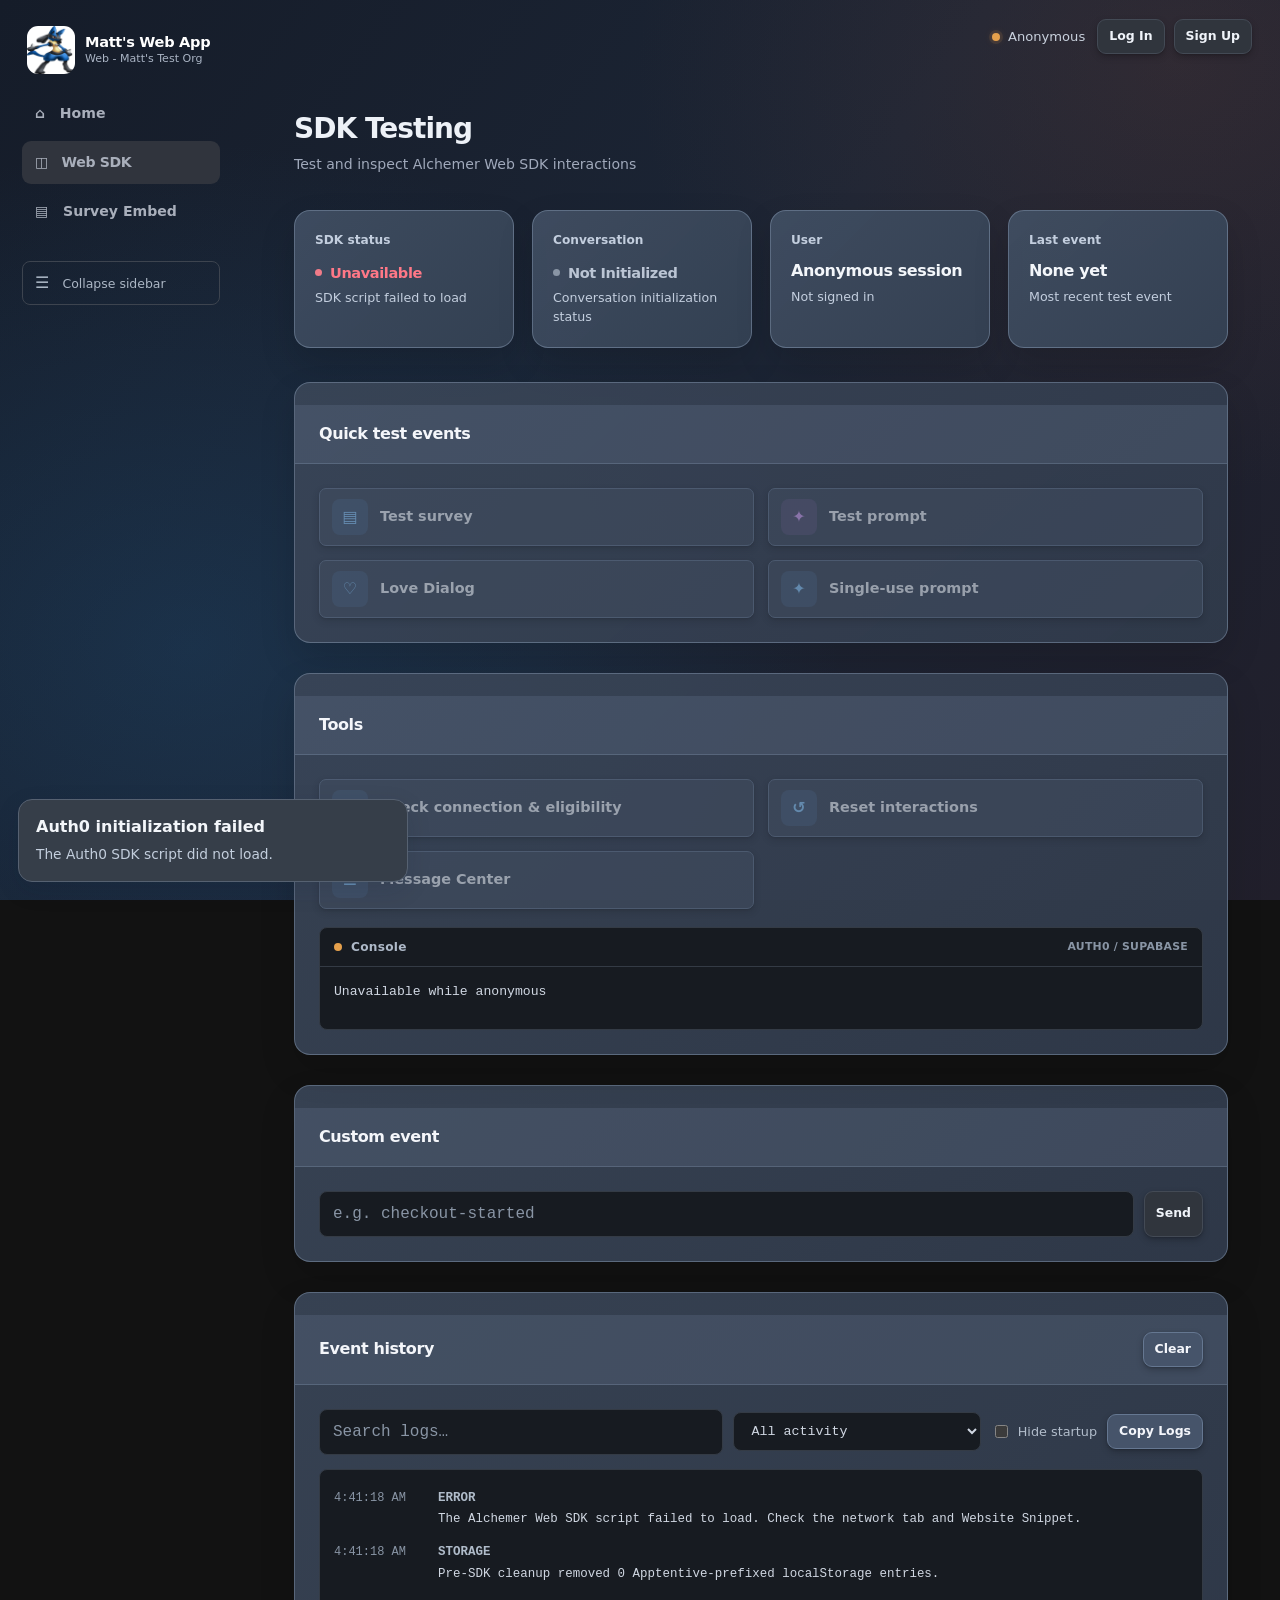
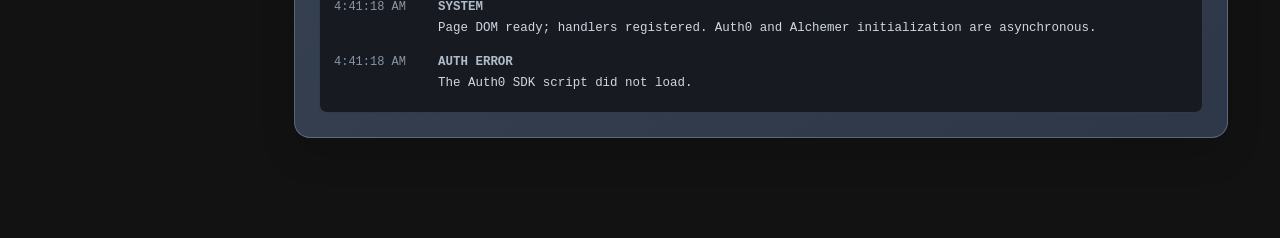
==== sdk-testing.html @ 02727160 "Refresh finalized brighter dashboard theme cache on sdk-testing.html" ====
<!DOCTYPE html>
<html lang="en" data-theme="dark">
<head>
  <meta charset="UTF-8">
  <meta name="viewport" content="width=device-width, initial-scale=1.0">
  <meta name="theme-color" content="#20242d">
  <title>SDK Testing — Matt's Web App</title>
    <link rel="icon" href="./logo.ico" sizes="any">
  <link rel="stylesheet" href="./site-base.css?v=20261113-dark">
  <link rel="stylesheet" href="./shared-theme.css?v=20261116-brighter2">

  <script>
    // Testing mode: discard only recognizable Apptentive localStorage entries
    // before loading the SDK. Never clear Auth0 or unrelated site storage.
    (function resetApptentiveTestStorage() {
      try {
        const keys = [];
        for (let i = 0; i < localStorage.length; i++) {
          const key = localStorage.key(i);
          if (key && /^apptentive/i.test(key)) keys.push(key);
        }
        keys.forEach(key => localStorage.removeItem(key));
        window.__apptentiveResetCount = keys.length;
      } catch (error) {
        window.__apptentiveResetError = String(error);
      }
    })();
  </script>
  <script>
    (function initApptentiveSDK() {
      var ApptentiveSDK = window.ApptentiveSDK = window.ApptentiveSDK || [];
      if (!ApptentiveSDK.version) {
        if (!ApptentiveSDK.loaded) {
          ApptentiveSDK.loaded = true;
          ApptentiveSDK.methods = ["buildDevice", "createConversation", "createMessage", "engage", "getSegments", "identifyPerson", "setOption", "setPageName", "showInteraction", "showMessageCenter", "updatePerson"];
          ApptentiveSDK.factory = function factory(t) {
            return function f() {
              var args = Array.prototype.slice.call(arguments);
              args.unshift(t);
              ApptentiveSDK.push(args);
              return ApptentiveSDK;
            };
          };
          for (var i = 0; i < ApptentiveSDK.methods.length; i++) {
            var method = ApptentiveSDK.methods[i];
            ApptentiveSDK[method] = ApptentiveSDK.factory(method);
          }
          ApptentiveSDK.LOADER_VERSION = "1.0.0";
        }
      }
    })();
  </script>
  <script async src="https://sdk.apptentive.com/v1/apps/6ad8ec2802189d006e088a34/websdk" onload="window.__apptentiveScriptLoaded = true; window.dispatchEvent(new Event('apptentive-sdk-script-loaded'))" onerror="window.__apptentiveScriptFailed = true; window.dispatchEvent(new Event('apptentive-sdk-script-failed'))"></script>
  <script src="https://cdn.auth0.com/js/auth0-spa-js/2.18/auth0-spa-js.production.js"></script>
</head>

<body>
  <header class="site-header">
    <div class="header-inner">
      <a class="sidebar-brand" href="index.html">
        <img src="./Lucario-Icon.png" alt="" width="48" height="48">
        <span><strong>Matt's Web App</strong><small>Web - Matt's Test Org</small></span>
      </a>
      <nav class="brand" aria-label="Main navigation">
        <a class="top-link" href="index.html">⌂ &nbsp; Home</a>
        <a class="brand-name top-link active-link" href="sdk-testing.html" aria-current="page">◫ &nbsp; Web SDK</a>
        <a class="top-link" href="survey-embed.html">▤ &nbsp; Survey Embed</a>
      </nav>
      <button class="sidebar-toggle" id="sidebarToggle" type="button" aria-label="Collapse sidebar" aria-expanded="true" title="Toggle sidebar">☰ <span class="sidebar-toggle-text">Collapse sidebar</span></button>
    </div>
  </header>

  <div class="global-auth" aria-label="Account actions">
    
    <span class="anonymous-pill" id="authStatus"><span class="dot"></span><span id="authStatusText">Anonymous</span></span>
    <button class="button button-secondary button-small" id="loginButton" type="button">Log In</button>
    <button class="button button-secondary button-small" id="signupButton" type="button">Sign Up</button>
    <button class="button button-secondary button-small" id="logoutButton" type="button" hidden>Log Out</button>
  </div>
  <main class="page testing-page">

    <section class="dashboard-heading page-heading">
      <div><h1>SDK Testing</h1><p>Test and inspect Alchemer Web SDK interactions</p></div>
      
    </section>

    <section class="status-grid" aria-label="SDK status">
      <article class="status-card">
        <div class="status-top"><span class="status-label">SDK status</span><span class="status-icon">⌁</span></div>
        <div class="status-value"><span id="sdkStatus" class="status-text tone-warn">Loading</span></div>
        <div class="status-detail" id="sdkDetail">Waiting for SDK initialization</div>
      </article>
      <article class="status-card">
        <div class="status-top"><span class="status-label">Conversation</span><span class="status-icon">◉</span></div>
        <div class="status-value"><span id="conversationStatus" class="status-text tone-neutral">Not Initialized</span></div>
        <div class="status-detail">Conversation initialization status</div>
      </article>
      <article class="status-card">
        <div class="status-top"><span class="status-label">User</span><span class="status-icon">◎</span></div>
        <div class="status-value profile-value" id="authProfileValue">Anonymous session</div>
        <div class="status-detail" id="authProfileDetail">Not signed in</div>
      </article>
      <article class="status-card">
        <div class="status-top"><span class="status-label">Last event</span><span class="status-icon">↗</span></div>
        <div class="status-value" id="lastEvent">None yet</div>
        <div class="status-detail">Most recent test event</div>
      </article>
    </section>

    <div class="main-grid">
      <div class="stack">
        <section class="panel">
          <div class="panel-heading">
            <div>
              <h2>Quick test events</h2>
              
            </div>
            
          </div>
          <div class="event-buttons">
            <button class="event-button sdk-action" type="button" data-event="test-survey">
              <span class="event-symbol">▤</span><span><span class="event-title">Test survey</span></span>
            </button>
            <button class="event-button sdk-action" type="button" data-event="test-prompt">
              <span class="event-symbol">✦</span><span><span class="event-title">Test prompt</span></span>
            </button>
            <button class="event-button sdk-action" type="button" data-event="test-love-dialog" data-love="true">
              <span class="event-symbol">♡</span><span><span class="event-title">Love Dialog</span></span>
            </button>

                  <button class="event-button sdk-action" type="button" data-event="single-use-prompt">
          <span class="event-symbol">✦</span><span><span class="event-title">Single-use prompt</span></span>
        </button>
          </div>
</section>

        <section class="panel">
          <div class="panel-heading">
            <div>
              <h2>Tools</h2>
              
            </div>
            
          </div>
          <div class="event-buttons">
            <button class="event-button" type="button" id="testSupabaseButton" disabled>
              <span class="event-symbol">✓</span><span><span class="event-title">Check connection &amp; eligibility</span></span>
            </button>
            <button class="event-button reset-button" type="button" id="resetInteractionsButton" disabled>
              <span class="event-symbol">↺</span><span><span class="event-title">Reset interactions</span></span>
            </button>
            <button class="event-button" type="button" id="messageCenterButton">
              <span class="event-symbol">☰</span><span><span class="event-title">Message Center</span></span>
            </button>
          </div>
          <div class="tool-console anonymous" aria-label="Tools console">
            <div class="tool-console-heading"><span class="tool-console-dot"></span>Console <span class="tool-console-label">AUTH0 / SUPABASE</span></div>
            <div id="supabaseTestResult" class="tool-console-output" role="status" aria-live="polite">Unavailable while anonymous</div>
          </div>
        </section>


      </div>

    </div>

        <section class="panel">
          <div class="panel-heading">
            <div>
              <h2>Custom event</h2>
              
            </div>
            
          </div>
          <form class="custom-event" id="customEventForm">
            <input class="text-input" id="customEvent" type="text" maxlength="120" placeholder="e.g. checkout-started" aria-label="Custom event name" required>
            <button class="button button-secondary button-small" type="submit">Send</button>
          </form>

          
        </section>

    <section class="panel history-panel">
      <div class="panel-heading">
        <div>
          <h2>Event history</h2>
          
        </div>
        <button class="button button-secondary" type="button" id="clearHistoryButton">Clear</button>
      </div>
      <div class="history-controls">
        <input id="historySearch" class="text-input" type="search" placeholder="Search logs…" aria-label="Search event history">
        <select id="historyFilter" class="text-input" aria-label="Filter log category">
          <option value="all">All activity</option>
          <option value="sdk">Alchemer / SDK</option>
          <option value="auth">Auth0</option>
          <option value="supabase">Supabase</option>
          <option value="errors">Errors only</option>
        </select>
        <label class="history-check"><input id="hideStartup" type="checkbox"> Hide startup</label>
        <button class="button button-secondary" id="copyHistoryButton" type="button">Copy Logs</button>
      </div>
      <div id="eventHistory" class="event-list" aria-live="polite">
        <div class="empty-state">Waiting for SDK activity…</div>
      </div>
    </section>
  </main>

  <div class="toast" id="toast" role="status" aria-live="polite"><strong id="toastTitle">Notice</strong><span id="toastMessage"></span></div>

  <script>
    const state = {
      sdkReady: false,
      conversationRequested: false,
      toastTimer: null,
      auth0Client: null,
      authUser: null,
      authReady: false,
      personIdentified: false,
      conversationStarting: false,
      authFailed: false,
      interactionTestBusy: false,
      seenPromptCheckedFor: null,
      seenPromptCheckPending: false,
      singleUseClaimPending: false,
      conversationId: null,
      requestedPerson: null,
      logEntries: []
    };

    const $ = (id) => document.getElementById(id);

    function setStatus(id, text, tone) {
      const element = $(id);
      element.textContent = text;
      element.className = "status-text " + tone;
      element.dataset.tone = tone;
    }

    function addHistory(type, message) {
      const now = new Date();
      state.logEntries.unshift({ time: now.toLocaleTimeString(), type: String(type), message: String(message) });
      if (state.logEntries.length > 500) state.logEntries.pop();
      const history = $("eventHistory");
      const empty = history.querySelector(".empty-state");
      if (empty) empty.remove();

      const entry = document.createElement("div");
      entry.className = "event-entry";

      const time = document.createElement("div");
      time.className = "event-time";
      time.textContent = new Date().toLocaleTimeString();

      const body = document.createElement("div");
      const label = document.createElement("span");
      label.className = "event-type";
      label.textContent = type;

      const description = document.createElement("div");
      description.className = "event-message";
      description.textContent = message;

      body.append(label, description);
      entry.append(time, body);
      history.prepend(entry);
      applyHistoryFilters();
    }


    function applyHistoryFilters() {
      const search = ($("historySearch")?.value || "").trim().toLowerCase();
      const filter = $("historyFilter")?.value || "all";
      const hideStartup = $("hideStartup")?.checked || false;
      const entries = $("eventHistory").querySelectorAll(".event-entry");
      entries.forEach(entry => {
        const type = entry.querySelector(".event-type")?.textContent || "";
        const message = entry.querySelector(".event-message")?.textContent || "";
        const t = type.toLowerCase();
        const category = filter === "all" ||
          (filter === "sdk" && /sdk|conversation|event|survey|interaction|message center|custom data|love dialog/.test(t)) ||
          (filter === "auth" && /auth/.test(t)) ||
          (filter === "supabase" && /supabase/.test(t)) ||
          (filter === "errors" && /error|fail|warning/.test(t));
        const startup = hideStartup && /system|storage|sdk event|auth|conversation|custom data/.test(t) && !/error|warning/.test(t);
        entry.hidden = !category || startup || !(type + " " + message).toLowerCase().includes(search);
      });
    }
    async function copyText(value, description) {
      try { await navigator.clipboard.writeText(value); addHistory("TOOLS", description + " copied to clipboard."); }
      catch (error) { addHistory("ERROR", "Clipboard write failed: " + (error?.message || error)); }
    }
    function clearEventHistory() {
      state.logEntries = [];
      $("eventHistory").replaceChildren();
      const empty = document.createElement("div");
      empty.className = "empty-state";
      empty.textContent = "History cleared. New activity will appear here.";
      $("eventHistory").append(empty);
    }

    function showToast(title, message) {
      $("toastTitle").textContent = title;
      $("toastMessage").textContent = message;
      $("toast").classList.add("visible");
      clearTimeout(state.toastTimer);
      state.toastTimer = setTimeout(() => $("toast").classList.remove("visible"), 4200);
    }

    function enableSdkControls() {
      document.querySelectorAll(".sdk-action, #messageCenterButton, #customEventForm button").forEach(button => {
        button.disabled = false;
      });
    }

    function disableSdkControls() {
      document.querySelectorAll(".sdk-action, #messageCenterButton, #customEventForm button").forEach(button => {
        button.disabled = true;
      });
    }

    function updateAuthProfile(user) {
      $("authProfileValue").textContent = user ? (user.email || user.name || user.sub || "Authenticated user") : "Anonymous session";
      $("authProfileDetail").textContent = user ? (user.name && user.email && user.name !== user.email ? user.name : "Signed in with Auth0") : "Not signed in";
    }

    function setSdkLoaded() {
      if (state.sdkReady) return;

      const sdk = window.ApptentiveSDK;
      if (!sdk || typeof sdk.createConversation !== "function") {
        setStatus("sdkStatus", "Unavailable", "tone-bad");
        $("sdkDetail").textContent = "SDK script loaded, but its API was not found";
        addHistory("ERROR", "The SDK script loaded but createConversation() was unavailable.");
        showToast("SDK unavailable", "Check the Website Snippet in Alchemer Settings → API & Development.");
        return;
      }

      state.sdkReady = true;
      setStatus("sdkStatus", "Loaded", "tone-good");
      $("sdkDetail").textContent = "SDK script loaded";
      addHistory("SDK", "Alchemer SDK loader completed; createConversation API available.");

      try {
        sdk.setOption("debug", true);
      } catch (error) {
        addHistory("WARNING", "Could not enable SDK debug logging: " + (error.message || error));
      }

      startAlchemerConversation();
    }

    function startAlchemerConversation() {
      if (!state.sdkReady || !state.authReady || state.conversationStarting || state.conversationRequested) return;

      const sdk = window.ApptentiveSDK;
      // Wait for Auth0 to resolve so a fresh conversation has the right identity.
      const user = state.authUser;
      state.conversationId = null;
      state.requestedPerson = null;
      state.conversationStarting = true;
      setStatus("conversationStatus", "Initializing", "tone-neutral");

      const finish = (data) => {
        state.conversationStarting = false;
        state.conversationRequested = true;
        setStatus("conversationStatus", "Initialized", "tone-good");
        $("sdkDetail").textContent = "SDK loaded; conversation initialized";
        enableSdkControls();
        addHistory("CONVERSATION", user ? "createConversation success callback received for authenticated user." : "createConversation success callback received for anonymous session.");

        if (user) addHistory("CUSTOM DATA", "Auth0 person fields were included in the createConversation request.");

        if (data && typeof data === "object") {
          const conversationId = data.conversation_id || data.conversationId || data.id;
          if (conversationId) { state.conversationId = String(conversationId); addHistory("CONVERSATION", "Alchemer returned conversation ID: " + String(conversationId)); }
        }
        syncSeenSingleUsePrompt();
      };

      const fail = (error) => {
        state.conversationStarting = false;
        state.conversationRequested = false;
        setStatus("conversationStatus", "Not Initialized", "tone-bad");
        addHistory("ERROR", "Conversation initialization failed: " + ((error && error.message) || error || "Unknown SDK error"));
        showToast("Conversation initialization failed", (error && error.message) || "The SDK could not initialize a conversation.");
        console.error(error);
      };

      try {
        const options = { success: finish, failure: fail };
        if (user && user.sub) {
          const email = (user.email || "").trim().toLowerCase();
          const name = (user.name || user.nickname || "").trim();
          options.person = {
            custom_data: {
              auth_provider: "auth0",
              customer_id: user.sub,
              auth0_user_id: user.sub,
              authenticated: true
            }
          };
          if (email) options.person.email = email;
          if (name) options.person.name = name;
        }
        addHistory("CONVERSATION", user ? "Calling createConversation with Auth0 person fields." : "Calling createConversation without authenticated person fields.");
        state.requestedPerson = options.person || null;
        sdk.createConversation(options);
      } catch (error) {
        fail(error);
      }
    }

    function updateAuthUI(user) {
      if (state.authUser?.sub !== user?.sub) state.seenPromptCheckedFor = null;
      state.authUser = user || null;
      if (!state.interactionTestBusy) {
        const result = $("supabaseTestResult");
        result.dataset.tone = "";
        result.textContent = user
          ? "Signed in"
          : "Unavailable while anonymous";
      }
      $("authStatus").classList.toggle("authenticated", Boolean(user));
      $("supabaseTestResult").closest(".tool-console").classList.toggle("anonymous", !user);
      $("authStatusText").textContent = user ? (user.email || user.name || user.sub || "Signed in") : "Anonymous";
      updateAuthProfile(user);
      ["testSupabaseButton", "resetInteractionsButton"].forEach(id => $(id).disabled = !user || state.interactionTestBusy);
      $("loginButton").hidden = Boolean(user);
      $("signupButton").hidden = Boolean(user);
      $("logoutButton").hidden = !user;
      if (user) {
        addHistory("AUTH", "Auth0 SDK reports authenticated user: " + (user.email || user.name || user.sub));
      } else {
        addHistory("AUTH", "Auth0 SDK reports no authenticated user.");
      }
      if (state.authReady && user && state.conversationRequested && !state.personIdentified) identifyAlchemerUser(user);
      startAlchemerConversation();
      syncSeenSingleUsePrompt();
    }

    function identifyAlchemerUser(user) {
      if (!user || state.personIdentified) return;

      const email = (user.email || "").trim().toLowerCase();
      const name = (user.name || user.nickname || "").trim();
      const person = {
        custom_data: {
          customer_id: user.sub,
              auth0_user_id: user.sub,
          auth_provider: "auth0",
          authenticated: true
        }
      };

      if (email) person.email = email;
      if (name) {
        person.name = name;
        person.custom_data.name = name;
      }

      try {
        window.ApptentiveSDK.identifyPerson(person);
        state.personIdentified = true;
        addHistory("ALCHEMER IDENTITY", "Called identifyPerson with Auth0 person fields; SDK acceptance not independently confirmed.");
        showToast("Alchemer identity updated", "The signed-in user's email and name were sent to Alchemer.");
      } catch (error) {
        addHistory("ERROR", "Could not identify the Auth0 user in Alchemer: " + (error.message || error));
        console.error(error);
      }
    }

    async function syncSeenSingleUsePrompt() {
      const user = state.authUser;
      if (!state.sdkReady || !state.conversationRequested || !user?.sub || !state.auth0Client) return;
      if (state.seenPromptCheckedFor === user.sub || state.seenPromptCheckPending) return;
      state.seenPromptCheckPending = true;
      const userId = user.sub;
      try {
        const token = await state.auth0Client.getTokenSilently({
          authorizationParams: { audience: "https://alchemer-interaction-api" }
        });
        const response = await fetch("https://oaokqzaietaaxjreobqb.supabase.co/functions/v1/Interaction-Tracking", {
          method: "POST",
          headers: { Authorization: "Bearer " + token, "Content-Type": "application/json" },
          body: JSON.stringify({ action: "check", interaction_id: "single-use-prompt" })
        });
        if (!response.ok) throw new Error("Eligibility check returned HTTP " + response.status);
        const data = await response.json();
        if (state.authUser?.sub !== userId || !state.conversationRequested) return;
        if (typeof data.eligible !== "boolean") throw new Error("Unexpected eligibility response.");
        state.seenPromptCheckedFor = userId;
        if (data.eligible === true) {
          window.ApptentiveSDK.engage("single-use-prompt-enroll");
          addHistory("SUPABASE", "Eligibility check returned eligible=true; called engage(single-use-prompt-enroll). SDK processing not confirmed.");
        } else {
          addHistory("SUPABASE", "Eligibility check returned eligible=false; no enrollment event requested.");
        }
      } catch (error) {
        addHistory("SUPABASE ERROR", "Eligibility check or enrollment engage call failed: " + (error?.message || error));
        console.error("Automatic single-use eligibility check failed:", error);
      } finally {
        state.seenPromptCheckPending = false;
      }
    }

    async function runInteractionTest(action) {
      const result = $("supabaseTestResult");
      if (!state.authReady || !state.authUser || !state.auth0Client) {
        result.dataset.tone = "error";
        result.textContent = "Unavailable while anonymous";
        return;
      }
      if (state.interactionTestBusy) return;
      if (action === "reset" && !window.confirm("Delete ALL Supabase interaction history for your signed-in Auth0 account? This cannot be undone.")) return;
      state.interactionTestBusy = true;
      const buttons = ["testSupabaseButton", "resetInteractionsButton"];
      buttons.forEach(id => $(id).disabled = true);
      result.dataset.tone = "";
      result.textContent = action === "reset" ? "Resetting interaction history..." : "Checking Auth0 / Supabase and interaction eligibility...";
      try {
        const userId = state.authUser.sub;
        const token = await state.auth0Client.getTokenSilently({
          authorizationParams: { audience: "https://alchemer-interaction-api" }
        });
        if (state.authUser?.sub !== userId) throw new Error("Signed-in account changed during the request.");
        const response = await fetch("https://oaokqzaietaaxjreobqb.supabase.co/functions/v1/Interaction-Tracking", {
          method: "POST",
          headers: { Authorization: "Bearer " + token, "Content-Type": "application/json" },
          body: JSON.stringify({ action: action === "reset" ? "reset" : "list", interaction_id: "single-use-prompt" })
        });
        const raw = await response.text();
        let data;
        try { data = JSON.parse(raw); } catch { data = { message: raw.slice(0, 250) }; }
        if (state.authUser?.sub !== userId) throw new Error("Signed-in account changed during the request.");
        if (!response.ok) throw new Error("HTTP " + response.status + ": " + JSON.stringify(data));
        if (action === "reset") {
          if (data.reset !== true) throw new Error("Unexpected reset response.");
          result.textContent = "✓ Interactions reset successfully.\nAll Supabase interaction records for your account have been cleared. Refresh to re-enroll.";
        } else {
          if (!Array.isArray(data.interactions)) throw new Error("Unexpected interaction list response.");
          const rows = data.interactions;
          const lines = rows.map(item => {
            if (typeof item.interaction_id !== "string" || typeof item.eligible !== "boolean") throw new Error("Invalid interaction entry.");
            return (item.eligible ? "✓ ELIGIBLE   " : "✕ INELIGIBLE ") + item.interaction_id +
              (item.eligible ? "" : " (" + (item.status || "claimed") + ")");
          });
          result.textContent = "✓ Auth0 / Supabase connected\nAPI authentication: successful\nInteraction eligibility — " + rows.length + " known\n" +
            (lines.length ? lines.join("\n") : "No known interactions returned.");
        }
        result.dataset.tone = "success";
        addHistory("SUPABASE", action === "reset" ? "Supabase confirmed account interaction reset." : "Authenticated Supabase list request succeeded; eligibility list loaded.");
      } catch (error) {
        const message = error?.message || String(error);
        result.dataset.tone = "error";
        result.textContent = "✕ " + (action === "reset" ? "Reset failed" : "Connection / eligibility check failed") + "\n" + message;
        addHistory("SUPABASE ERROR", action + ": " + message);
        console.error("Supabase tool failed:", error);
      } finally {
        state.interactionTestBusy = false;
        buttons.forEach(id => $(id).disabled = !state.authUser);
      }
    }

    async function initializeAuth0() {
      try {
        if (!window.auth0 || typeof window.auth0.createAuth0Client !== "function") {
          throw new Error("The Auth0 SDK script did not load.");
        }
        state.auth0Client = await window.auth0.createAuth0Client({
          domain: "dev-q1lngtdo3cgl4m8c.us.auth0.com",
          clientId: "ZtCJT5jQo3Wegk1GJsSnjG6oA4K2kqm1",
          authorizationParams: { redirect_uri: window.location.origin, audience: "https://alchemer-interaction-api" },
          cacheLocation: "localstorage",
          useRefreshTokens: false
        });

        if (window.location.search.includes("error=")) {
          const params = new URLSearchParams(window.location.search);
          const message = "Auth0 error: " + (params.get("error_description") || params.get("error"));
          addHistory("AUTH ERROR", message);
          showToast("Authentication failed", message);
          history.replaceState({}, document.title, window.location.pathname + window.location.hash);
        } else if (window.location.search.includes("code=") && window.location.search.includes("state=")) {
          await state.auth0Client.handleRedirectCallback();
          history.replaceState({}, document.title, window.location.pathname + window.location.hash);
        }

        const isAuthenticated = await state.auth0Client.isAuthenticated();
        state.authReady = true;
        addHistory("AUTH", "Auth0 SDK initialized; authentication state resolved.");
        updateAuthUI(isAuthenticated ? await state.auth0Client.getUser() : null);
        startAlchemerConversation();
      } catch (error) {
        state.authReady = true;
        state.authUser = null;
        startAlchemerConversation();
        addHistory("AUTH ERROR", error.message || String(error));
        showToast("Auth0 initialization failed", error.message || "Check the browser console.");
        console.error(error);
      }
    }

    async function loginWithAuth0(signup) {
      if (!state.auth0Client) {
        showToast("Auth0 is loading", "Wait a moment and try again.");
        return;
      }
      try {
        const options = { authorizationParams: { audience: "https://alchemer-interaction-api" } };
        if (signup) options.authorizationParams.screen_hint = "signup";
        await state.auth0Client.loginWithRedirect(options);
      } catch (error) {
        addHistory("AUTH ERROR", "Could not start login: " + (error.message || error));
        showToast("Login failed", error.message || "Could not start Auth0 login.");
      }
    }

    async function logoutFromAuth0() {
      if (!state.auth0Client) return;
      state.personIdentified = false;
      state.authUser = null;
      state.auth0Client.logout({ logoutParams: { returnTo: window.location.origin } });
    }

    async function claimSingleUsePromptFromButton() {
      const userId = state.authUser?.sub;
      if (!userId || !state.auth0Client) {
        addHistory("SUPABASE ERROR", "Sign in with Auth0 to claim single-use-prompt.");
        return;
      }
      try {
        const token = await state.auth0Client.getTokenSilently({
          authorizationParams: { audience: "https://alchemer-interaction-api" }
        });
        if (state.authUser?.sub !== userId) return;
        const response = await fetch("https://oaokqzaietaaxjreobqb.supabase.co/functions/v1/Interaction-Tracking", {
          method: "POST",
          headers: { Authorization: "Bearer " + token, "Content-Type": "application/json" },
          body: JSON.stringify({ action: "claim", interaction_id: "single-use-prompt" })
        });
        if (!response.ok) throw new Error("Claim returned HTTP " + response.status);
        const data = await response.json();
        if (state.authUser?.sub !== userId) return;
        if (typeof data.reserved !== "boolean") throw new Error("Unexpected claim response.");
        addHistory("SUPABASE", data.reserved ? "Supabase confirmed single-use-prompt claim from button." : "Supabase reports single-use-prompt was already claimed.");
      } catch (error) {
        addHistory("SUPABASE ERROR", "Could not claim single-use prompt: " + (error?.message || error));
        console.error("Single-use prompt button claim failed:", error);
      }
    }

    function sendEvent(eventName, isLoveDialog) {
      if (!state.sdkReady || !state.conversationRequested) {
        addHistory("ERROR", "Cannot send '" + eventName + "' before the anonymous conversation has been requested.");
        return;
      }

      const sdk = window.ApptentiveSDK;

      try {
        sdk.engage(eventName);
        if (eventName === "single-use-prompt") void claimSingleUsePromptFromButton();
        $("lastEvent").textContent = eventName;
        addHistory("EVENT", "Called engage('" + eventName + "'); delivery and display not confirmed");

      } catch (error) {
        addHistory("ERROR", "Could not send '" + eventName + "': " + (error.message || error));
        console.error(error);
      }
    }

    function openMessageCenter() {
      if (!state.sdkReady || !state.conversationRequested) {
        showToast("Conversation not ready", "Wait until the anonymous conversation has been requested.");
        return;
      }

      try {
        window.ApptentiveSDK.showMessageCenter();
        addHistory("MESSAGE CENTER", "Called ApptentiveSDK.showMessageCenter()");
        showToast("Message Center requested", "Whether it appears depends on SDK loading and account configuration.");
      } catch (error) {
        addHistory("ERROR", "Message Center failed: " + (error.message || error));
        showToast("Message Center failed", error.message || "Unknown SDK error");
        console.error(error);
      }
    }

    document.addEventListener("DOMContentLoaded", () => {
      disableSdkControls();

      document.querySelectorAll(".sdk-action").forEach(button => {
        button.addEventListener("click", () => sendEvent(button.dataset.event, button.dataset.love === "true"));
      });

      $("customEventForm").addEventListener("submit", event => {
        event.preventDefault();
        const input = $("customEvent");
        const eventName = input.value.trim();
        if (!eventName) return;
        sendEvent(eventName, false);
        input.value = "";
      });

      $("messageCenterButton").addEventListener("click", openMessageCenter);
      $("testSupabaseButton").addEventListener("click", () => runInteractionTest("check"));
      $("resetInteractionsButton").addEventListener("click", () => runInteractionTest("reset"));

      $("clearHistoryButton").addEventListener("click", clearEventHistory);
      $("copyHistoryButton").addEventListener("click", () => copyText(state.logEntries.map(e => e.time + " [" + e.type + "] " + e.message).join("\n"), "Event history"));
      ["historySearch", "historyFilter", "hideStartup"].forEach(id => $(id).addEventListener("input", applyHistoryFilters));
      $("sidebarToggle").addEventListener("click", () => {
        const collapsed = document.body.classList.toggle("sidebar-collapsed");
        $("sidebarToggle").setAttribute("aria-expanded", String(!collapsed));
        $("sidebarToggle").setAttribute("aria-label", collapsed ? "Expand sidebar" : "Collapse sidebar");
      });
      $("loginButton").addEventListener("click", () => loginWithAuth0(false));
      $("signupButton").addEventListener("click", () => loginWithAuth0(true));
      $("logoutButton").addEventListener("click", logoutFromAuth0);
      initializeAuth0();

      document.addEventListener("apptentive:init", () => {
        addHistory("SDK EVENT", "apptentive:init received");
      });

      document.addEventListener("apptentive:ready", () => {
        addHistory("SDK EVENT", "apptentive:ready received");
        updateAuthProfile(state.authUser);
      });

      document.addEventListener("apptentive:error", event => {
        const detail = event.detail;
        const message = detail && detail.message ? detail.message : "Apptentive reported an SDK error";
        addHistory("SDK ERROR", message);
      });

      document.addEventListener("apptentive:survey:error", event => {
        const detail = event.detail;
        const message = detail ? (detail.message || detail.error || JSON.stringify(detail)) : "No error details were provided.";
        console.error("Survey error:", detail);
        addHistory("SURVEY ERROR", String(message));
      });

      document.addEventListener("apptentive:survey:submit", event => {
        console.log("Survey submitted:", event.detail);
        addHistory("SURVEY SUBMITTED", "The survey submitted event was received.");
      });

      document.addEventListener("apptentive:render:interaction", async event => {
        const detail = event.detail;
        console.log("Alchemer rendered interaction detail:", detail);
        const interactionId = detail?.interaction_id || detail?.interactionId || detail?.interaction?.id || detail?.interaction?.interaction_id || detail?.id;
        addHistory("INTERACTION", "apptentive:render:interaction received" + (interactionId ? ": " + interactionId : " (ID not provided)"));
        if (interactionId !== "6adfd147cd1d2b006e43aab2") return;
        const userId = state.authUser?.sub;
        if (!userId || !state.auth0Client || state.singleUseClaimPending) return;
        state.singleUseClaimPending = true;
        try {
          const token = await state.auth0Client.getTokenSilently({
            authorizationParams: { audience: "https://alchemer-interaction-api" }
          });
          if (state.authUser?.sub !== userId) return;
          const response = await fetch("https://oaokqzaietaaxjreobqb.supabase.co/functions/v1/Interaction-Tracking", {
            method: "POST",
            headers: { Authorization: "Bearer " + token, "Content-Type": "application/json" },
            body: JSON.stringify({ action: "claim", interaction_id: "single-use-prompt" })
          });
          if (!response.ok) throw new Error("Claim returned HTTP " + response.status);
          const data = await response.json();
          if (state.authUser?.sub !== userId) return;
          if (data.reserved === true || data.reserved === false) {
            addHistory("SUPABASE", "Matching render event received; " + (data.reserved ? "claimed interaction." : "interaction already claimed."));
          } else {
            throw new Error("Unexpected claim response.");
          }
        } catch (error) {
          addHistory("SUPABASE ERROR", "Could not claim rendered single-use prompt: " + (error?.message || error));
          console.error("Automatic single-use prompt claim failed:", error);
        } finally {
          state.singleUseClaimPending = false;
        }
      });

      [
        "apptentive:love-dialog:launch",
        "apptentive:love-dialog:yes",
        "apptentive:love-dialog:no",
        "apptentive:love-dialog:close",
        "apptentive:love-dialog:dismiss",
        "apptentive:love-dialog:error",
        "apptentive:message-center:send"
      ].forEach(eventName => {
        document.addEventListener(eventName, () => {
          addHistory("SDK EVENT", eventName);
        });
      });

      addHistory("SYSTEM", "Page DOM ready; handlers registered. Auth0 and Alchemer initialization are asynchronous.");
      addHistory("STORAGE", "Pre-SDK cleanup removed " + (window.__apptentiveResetCount || 0) + " Apptentive-prefixed localStorage entries." + (window.__apptentiveResetError ? " Reset error: " + window.__apptentiveResetError : ""));
      if (window.__apptentiveScriptLoaded) {
        setSdkLoaded();
      } else if (window.__apptentiveScriptFailed) {
        setStatus("sdkStatus", "Unavailable", "tone-bad");
        $("sdkDetail").textContent = "SDK script failed to load";
        addHistory("ERROR", "The Alchemer Web SDK script failed to load.");
      } else {
        window.addEventListener("apptentive-sdk-script-loaded", setSdkLoaded, { once: true });
        window.addEventListener("apptentive-sdk-script-failed", () => {
          setStatus("sdkStatus", "Unavailable", "tone-bad");
          $("sdkDetail").textContent = "SDK script failed to load";
          addHistory("ERROR", "The Alchemer Web SDK script failed to load. Check the network tab and Website Snippet.");
        }, { once: true });
      }
    });
  </script>

  
</body>
</html>
---- site-base.css ----
/* Shared SDK/Home foundational styles. Extracted from duplicated inline CSS. */


    * { box-sizing: border-box; }

    body {
      margin: 0;
      background:
        radial-gradient(ellipse at 8% 0%, rgba(133, 211, 239, 0.32), transparent 34rem),
        radial-gradient(ellipse at 92% 8%, rgba(255, 183, 126, 0.25), transparent 30rem),
        var(--canvas);
      color: var(--ink);
      font-family: Inter, ui-sans-serif, system-ui, -apple-system, BlinkMacSystemFont, "Segoe UI", sans-serif;
      line-height: 1.5;
    }

    button, input { font: inherit; }
    button { cursor: pointer; }

    .site-header {
      position: relative;
      z-index: 10;
      background: transparent;
    }

    .header-inner, .page {
      width: min(1120px, calc(100% - 40px));
      margin: 0 auto;
    }

    .header-inner {
      min-height: 76px;
      padding-top: 10px;
      display: flex;
      align-items: center;
      justify-content: space-between;
      gap: 24px;
    }

    .brand {
      display: flex;
      align-items: center;
      gap: 12px;
      min-width: 0;
    }

    .brand-name { font-weight: 750; letter-spacing: -0.025em; font-size: 0.98rem; }


    .anonymous-pill {
      display: inline-flex;
      align-items: center;
      gap: 8px;
      padding: 8px 2px;
      border: 1px solid transparent;
      border-radius: 999px;
      color: #45516a;
      background: transparent;
      font-size: 0.86rem;
      white-space: nowrap;
    }

    .dot { width: 7px; height: 7px; border-radius: 50%; background: #8b95a8; }
    .button {
      display: inline-flex;
      align-items: center;
      justify-content: center;
      gap: 8px;
      min-height: 42px;
      padding: 10px 15px;
      border: 1px solid transparent;
      border-radius: 12px;
      font-weight: 650;
      transition: transform 140ms ease, background 140ms ease, border-color 140ms ease;
    }

    .button:hover { transform: translateY(-1px); }
    .button:focus-visible, input:focus-visible {
      outline: 3px solid rgba(75, 167, 201, 0.28);
      outline-offset: 2px;
    }

    .button-small { min-height: 34px; padding: 6px 11px; font-size: 0.82rem; border-radius: 8px; }
    .top-link { color: #465166; text-decoration: none; font-size: 0.9rem; font-weight: 650; }
    .top-link:hover { color: #20242b; text-decoration: underline; text-underline-offset: 4px; }

    .button-secondary { color: #39445c; background: #fff; border-color: var(--line); }
    .button-secondary:hover { background: #f8f9fc; border-color: #cbd3e2; }



    .page { padding: 42px 0 60px; }





    h1, h2, h3, p { margin-top: 0; }
    h1 {
      margin-bottom: 10px;
      font-size: clamp(2rem, 4vw, 2.75rem);
      line-height: 1.1;
      letter-spacing: -0.055em;
    }



    .status-grid {
      display: grid;
      grid-template-columns: repeat(4, minmax(0, 1fr));
      gap: 16px;
      margin-bottom: 24px;
    }

    .status-card, .panel {
      background: var(--surface);
      border: 1px solid var(--line);
      border-radius: 18px;
      box-shadow: var(--shadow);
    }

    .status-card { padding: 19px; min-width: 0; }
    .status-top { display: flex; align-items: center; justify-content: space-between; gap: 12px; margin-bottom: 14px; }
    .status-label { color: var(--muted); font-size: 0.85rem; font-weight: 600; }
    .status-icon {
      display: grid;
      place-items: center;
      width: 34px;
      height: 34px;
      border-radius: 11px;
      color: #347f9d;
      background: var(--sky);
      font-size: 1rem;
      font-weight: 800;
    }
    .status-value { font-size: 1.1rem; font-weight: 750; letter-spacing: -0.025em; overflow-wrap: anywhere; }
    .status-detail { margin-top: 5px; color: var(--muted); font-size: 0.79rem; }
    .status-text { display: inline-flex; align-items: center; gap: 7px; }
    .status-text::before { content: ""; width: 7px; height: 7px; border-radius: 50%; background: currentColor; }
    .tone-neutral { color: #68758d; }
    .tone-good { color: var(--green); }
    .tone-warn { color: var(--amber); }
    .tone-bad { color: var(--red); }

    .main-grid { display: grid; grid-template-columns: minmax(0, 1fr); gap: 20px; align-items: start; }
    .main-grid { margin-bottom: 20px; }
    .history-panel { margin-top: 20px; }
    .stack { display: grid; gap: 20px; min-width: 0; }
    .panel { padding: 24px; min-width: 0; }
    .panel-heading { display: flex; align-items: flex-start; justify-content: space-between; gap: 18px; margin-bottom: 20px; }
    .panel-heading h2 { margin-bottom: 5px; font-size: 1.1rem; letter-spacing: -0.025em; }
    .panel-heading p { margin-bottom: 0; color: var(--muted); font-size: 0.88rem; }


    .tool-console { margin-top: 18px; overflow: hidden; border: 1px solid #dbe4ef; border-radius: 13px; background: #f7f9fc; }
    .tool-console-heading { display: flex; align-items: center; gap: 9px; padding: 10px 14px; border-bottom: 1px solid #dbe4ef; color: #47566e; font-size: 0.76rem; font-weight: 750; letter-spacing: 0.02em; }
    .tool-console-dot { width: 8px; height: 8px; border-radius: 50%; background: #32a879; }
    .tool-console-label { margin-left: auto; font-size: 0.68rem; color: #7c8ba1; }
    .tool-console-output { min-height: 62px; padding: 14px; font-family: ui-monospace, SFMono-Regular, Consolas, monospace; font-size: 0.82rem; color: #35445e; white-space: pre-wrap; overflow-wrap: anywhere; }
    .tool-console-output[data-tone="success"] { color: #176b4b; }
    .tool-console-output[data-tone="error"] { color: #a32232; }
    .event-buttons { display: grid; grid-template-columns: repeat(2, minmax(0, 1fr)); gap: 12px; }
    .event-button {
      display: flex;
      align-items: center;
      gap: 12px;
      min-height: 78px;
      padding: 14px;
      text-align: left;
      color: var(--ink);
      background: #fff;
      border: 1px solid var(--line);
      border-radius: 14px;
      transition: border-color 140ms ease, background 140ms ease, transform 140ms ease;
    }
    .event-button:hover { border-color: #b8dfea; background: #f8fcfe; transform: translateY(-1px); }
    .reset-button:not(:disabled):hover { border-color: #dc3545; background: #fff0f1; color: #b42332; }
    .reset-button:not(:disabled):hover .event-symbol { background: #ffe0e3; color: #b42332; }
    .event-button:disabled { opacity: 0.55; cursor: not-allowed; transform: none; }
    .event-symbol { display: grid; place-items: center; flex: 0 0 auto; width: 38px; height: 38px; border-radius: 12px; color: #347f9d; background: var(--sky); font-weight: 800; }
    .event-button:nth-child(3) .event-symbol { color: #a85b24; background: var(--orange-wash); }
    .event-title { display: block; font-size: 0.9rem; font-weight: 750; }


    .custom-event { display: flex; gap: 10px; }
    .text-input {
      width: 100%;
      min-width: 0;
      min-height: 44px;
      padding: 10px 13px;
      color: var(--ink);
      border: 1px solid #dce2ed;
      border-radius: 11px;
      background: #fff;
    }


    .event-list { display: grid; gap: 0; }
    .event-entry {
      display: grid;
      grid-template-columns: 78px minmax(0, 1fr);
      gap: 12px;
      padding: 13px 0;
      border-bottom: 1px solid #edf0f5;
      font-size: 0.86rem;
    }
    .event-entry:last-child { border-bottom: 0; padding-bottom: 0; }
    .event-time { color: #8993a6; font-size: 0.75rem; padding-top: 2px; }
    .event-type { display: block; margin-bottom: 2px; color: #39445c; font-weight: 750; }
    .event-message { color: var(--muted); overflow-wrap: anywhere; }
    .empty-state { padding: 18px 0 4px; color: var(--muted); font-size: 0.88rem; }










    .toast {
      position: fixed;
      left: 22px;
      bottom: 22px;
      z-index: 20;
      width: min(390px, calc(100% - 44px));
      padding: 15px 17px;
      color: #263344;
      background: rgba(255, 255, 255, 0.97);
      border: 1px solid #dce5ee;
      border-radius: 14px;
      box-shadow: 0 16px 36px rgba(20, 28, 48, 0.24);
      opacity: 0;
      transform: translateY(10px);
      pointer-events: none;
      transition: opacity 160ms ease, transform 160ms ease;
    }
    .toast.visible { opacity: 1; transform: translateY(0); }
    .toast strong { display: block; margin-bottom: 3px; }
    .toast span { color: #65718a; font-size: 0.86rem; }

    .anonymous-pill.authenticated .dot { background: var(--green); }
    .profile-value { overflow-wrap: anywhere; }

    @media (max-width: 900px) {
      .status-grid { grid-template-columns: repeat(2, minmax(0, 1fr)); }
      .main-grid { grid-template-columns: 1fr; }


    }

    @media (max-width: 560px) {
      .header-inner, .page { width: min(100% - 28px, 1120px); }
      .header-inner { min-height: 68px; gap: 10px; }

      .anonymous-pill { font-size: 0.76rem; gap: 6px; }

      .toast { left: 14px; bottom: 14px; width: min(360px, calc(100% - 28px)); }
      .page { padding-top: 30px; }
      .status-grid { gap: 10px; }
      .status-card { padding: 14px; }
      .status-value { font-size: 1rem; }
      .panel { padding: 18px; }
      .event-buttons { grid-template-columns: 1fr; }
      .custom-event { flex-direction: column; }
      .custom-event .button { width: 100%; }
      .panel-heading { gap: 10px; }
    }
    body {
      background: linear-gradient(to bottom, #ffffff 0%, #c5c5c5 100%);
      color: #172033;
      background-attachment: fixed;
    }
    .brand-name.top-link,
    .brand .top-link { color: #172033; }
    .brand-name.top-link:hover,
    .brand .top-link:hover { color: #000000; }
    .anonymous-pill { color: #172033; }
    .dot { background: #f0a36c; }

    .header-inner { min-height: 64px; }
    .page { padding-top: 34px; }
    .brand-caption, .eyebrow, .hero-note, .section-kicker,
    .status-icon, .event-symbol, .notice, .footer { display: none; }
    h1 { font-size: clamp(1.8rem, 3.5vw, 2.35rem); letter-spacing: -0.04em; }


    .status-grid { gap: 10px; margin-bottom: 18px; }
    .status-card, .panel {
      border: 1px solid rgba(220, 228, 237, 0.9);
      border-radius: 14px;
      background: rgba(255, 255, 255, 0.94);
      box-shadow: 0 8px 24px rgba(39, 58, 83, 0.07), 0 1px 3px rgba(39, 58, 83, 0.04);
      transition: box-shadow 160ms ease, border-color 160ms ease, transform 160ms ease;
    }
    .status-card:hover, .panel:hover {
      border-color: rgba(190, 211, 225, 0.95);
      box-shadow: 0 12px 30px rgba(39, 58, 83, 0.09), 0 2px 5px rgba(39, 58, 83, 0.04);
    }
    .status-card { padding: 15px 16px; }
    .status-top { margin-bottom: 7px; }
    .status-value { font-size: 1rem; color: var(--ink); }
    .panel { padding: 20px; }
    .panel-heading { margin-bottom: 15px; }
    .event-buttons { gap: 8px; }
    .event-button { min-height: 64px; padding: 12px; border-radius: 10px; }
    .event-button:hover { border-color: #cbd2dc; background: #fafbfc; }
    .button { border-radius: 9px; }



    .history-panel { margin-top: 18px; }
    .toast { left: 18px; bottom: 18px; box-shadow: 0 8px 24px rgba(20, 28, 48, 0.12); }
    @media (max-width: 760px) {
      .header-inner { align-items: flex-start; flex-direction: column; gap: 10px; padding: 14px 0; }
      .brand { width: 100%; flex-wrap: wrap; gap: 8px 16px; }

      .anonymous-pill { min-width: 0; max-width: 100%; white-space: normal; overflow-wrap: anywhere; }

    }
    @media (max-width: 560px) {
      .page { padding-top: 24px; }

      .panel { padding: 16px; }
      .status-card { padding: 12px; }
      .header-inner, .page { width: calc(100% - 24px); }
      .brand { gap: 6px 12px; }
      .brand-name.top-link, .brand .top-link { font-size: 0.84rem; }

      .anonymous-pill { flex: 1 1 100%; padding: 2px 0; font-size: 0.8rem; }

      .status-grid { grid-template-columns: minmax(0, 1fr); }
    }

    /* Dashboard theme */
    :root { color-scheme: dark; --ink: #edf1f7; --muted: #a0a9bb; --line: #404652; --surface: #30353f; --canvas: #23262e; --sky: #344c63; --orange-wash: #51402f; --green: #5cdbac; --green-bg: #24483e; --amber: #f2bf6a; --red: #ff6676; --shadow: 0 6px 18px rgba(0,0,0,.12); }
    body { background: #24272f; color: var(--ink); background-attachment: initial; }
    .site-header { position: fixed; inset: 0 auto 0 0; width: 242px; background: #2d313b; border-right: 1px solid #424753; z-index: 20; }
    .header-inner { width: 100%; min-height: 100%; padding: 24px 14px; display: flex; flex-direction: column; align-items: stretch; justify-content: flex-start; gap: 30px; }
    .sidebar-brand { display: flex; align-items: center; gap: 10px; padding: 2px 5px 22px; border-bottom: 1px solid #454a55; text-decoration: none; color: #fff; min-width: 0; }
    .sidebar-brand img { width: 48px; height: 48px; border-radius: 11px; object-fit: contain; flex-shrink: 0; }
    .sidebar-brand strong { display: block; font-size: .91rem; letter-spacing: -.02em; line-height: 1.3; }
    .sidebar-brand small { display: block; font-size: .69rem; color: #aab4c4; line-height: 1.35; }
    .brand { display: grid; gap: 6px; width: 100%; }
    .brand .top-link, .brand-name.top-link { display: block; color: #aeb8c8; padding: 11px 13px; border-radius: 8px; font-weight: 550; font-size: .88rem; text-decoration: none; }
    .brand .top-link:hover, .brand-name.top-link:hover { background: #3a404d; color: #fff; text-decoration: none; }
    .brand .active-link { background: #414956; color: #fff; border-left: 3px solid #53baf1; }



    .anonymous-pill { color: #e5e9f1; width: 100%; overflow-wrap: anywhere; white-space: normal; font-size: .78rem; }
    .page { width: auto; max-width: 1440px; margin: 0 0 0 242px; padding: 38px 32px 50px; }
    .dashboard-heading { display: flex; align-items: center; justify-content: space-between; gap: 16px; margin-bottom: 27px; }


    .status-grid { gap: 14px; margin-bottom: 20px; }
    .status-card, .panel { background: #30353f; border: 1px solid #414753; border-radius: 9px; box-shadow: 0 4px 12px rgba(0,0,0,.11); }
    .status-card:hover, .panel:hover { border-color: #535d6d; box-shadow: 0 6px 18px rgba(0,0,0,.15); }
    .status-card { padding: 18px; border-top: 2px solid #4a89ae; }
    .status-top { margin-bottom: 10px; }
    .status-label { color: #b6c0d0; font-size: .76rem; }
    .status-value { color: #f3f6fa; font-size: 1rem; }
    .status-detail { color: #9ba7b9; }
    .tone-neutral { color: #bbc5d4; } .tone-good { color: #67d9a4; } .tone-warn { color: #f0c27b; } .tone-bad { color: #ff7887; }
    .main-grid { margin-bottom: 16px; }
    .stack { gap: 16px; }
    .panel { padding: 0 18px 18px; overflow: hidden; }
    .panel-heading { margin: 0 -18px 17px; padding: 13px 18px; background: #383e49; border-bottom: 1px solid #4a505d; align-items: center; }
    .panel-heading h2 { color: #f4f6fa; font-size: .98rem; margin: 0 0 3px; }
    .panel-heading p { color: #aab4c4; font-size: .77rem; }
    .event-button { background: #363c47; color: #edf2f9; border-color: #515a68; border-radius: 7px; min-height: 65px; }
    .event-button:hover { background: #414b59; border-color: #67b7e8; }

    .event-symbol { display: grid; color: #73c8ff; background: #30495d; border-radius: 8px; }
    .reset-button:not(:disabled):hover { background: #5c303a; border-color: #ff6777; color: #fff; }
    .reset-button:not(:disabled):hover .event-symbol { background: #753540; color: #ffadb5; }
    .tool-console { background: #272c35; border-color: #444c59; border-radius: 7px; }
    .tool-console-heading { background: #343b47; color: #c9d3e2; border-color: #444c59; }
    .tool-console-label { color: #a1adbd; }
    .tool-console-output { color: #c9d3e2; }
    .tool-console-output[data-tone="success"] { color: #84e6b5; }
    .tool-console-output[data-tone="error"] { color: #ff8996; }
    .text-input { background: #272c35; color: #f3f6fb; border-color: #515a68; border-radius: 7px; }
    .text-input::placeholder { color: #909db0; }
    .button-secondary { background: #414854; border-color: #5b6574; color: #f0f4fa; }
    .button-secondary:hover { background: #505b69; border-color: #7a899c; }

    .event-entry { border-color: #444b56; }
    .event-entry:nth-child(odd) { background: #343a45; }
    .event-entry { padding: 10px 12px; border-radius: 4px; grid-template-columns: 90px minmax(0,1fr); }
    .event-time { color: #a4b0c1; }
    .event-type { color: #80c6f4; }
    .event-message { color: #d0d7e2; }
    .empty-state { color: #a4afc0; }



    .toast { background: #363e49; border-color: #566171; color: #f3f6fa; }
    .toast span { color: #c3cedd; }
    @media (min-width: 1080px) {
      .main-grid { grid-template-columns: 1fr 1fr; gap: 16px; }
      .main-grid .stack { display: contents; }
    }
    @media (max-width: 900px) {
      .site-header { position: relative; width: 100%; border-right: 0; border-bottom: 1px solid #444b57; }
      .header-inner { min-height: 0; padding: 12px 20px; flex-direction: row; flex-wrap: wrap; align-items: center; gap: 12px; }
      .sidebar-brand { border: 0; padding: 0; }
      .brand { display: flex; width: auto; gap: 5px; }


      .anonymous-pill { width: auto; }
      .page { width: auto; margin: 0; padding: 28px 20px 40px; }
      .dashboard-heading { align-items: flex-start; }
    }
    @media (max-width: 620px) {
      .header-inner { align-items: flex-start; }
      .sidebar-brand { width: 100%; }
      .brand { width: 100%; }


      .dashboard-heading { flex-direction: column; gap: 10px; }
      .page { padding: 22px 14px 36px; }
      .status-grid { grid-template-columns: repeat(2,minmax(0,1fr)); }
      .event-entry { grid-template-columns: 1fr; gap: 3px; }
    }


    /* Calm, spacious dashboard refinements */
    body { background: #1d2026; }
    .site-header { background: #24272e; border-color: #333840; }
    .header-inner { gap: 36px; }
    .sidebar-brand { border-color: #373c45; }
    .brand .top-link, .brand-name.top-link { color: #a9afbb; }
    .brand .active-link { background: #30343d; border-left-color: #818d9c; }
    .brand .top-link:hover { background: #343943; }
    .page { max-width: 1320px; padding: 30px 52px 70px; }



    .dashboard-heading { margin-bottom: 36px; }


    .status-grid { gap: 18px; margin-bottom: 34px; }
    .status-card, .panel { background: #282c33; border-color: #393f48; box-shadow: 0 3px 12px rgba(0,0,0,.1); }
    .status-card { border-top: 1px solid #434a54; padding: 20px; }
    .status-card:hover, .panel:hover { border-color: #505762; box-shadow: 0 4px 14px rgba(0,0,0,.12); }
    .main-grid { display: block; margin-bottom: 30px; }
    .main-grid .stack { display: grid; gap: 30px; }
    .panel { padding: 0 24px 24px; margin-bottom: 30px; }
    .main-grid .panel { margin-bottom: 0; }
    .panel-heading { margin: 0 -24px 24px; padding: 17px 24px; background: #2c3038; border-bottom-color: #3b424b; }
    .panel-heading p { color: #9da6b5; }
    .event-buttons { gap: 14px; }
    .event-button { background: #30343b; border-color: #414751; }
    .event-button:hover { background: #383d45; border-color: #737e8b; }
    .event-symbol { color: #bbc6d2; background: #393f49; }
    .event-entry:nth-child(odd) { background: #2d323a; }
    .event-type { color: #b5c5d6; }
    .tool-console { background: #22262d; }
    .tool-console-heading { background: #2b3038; }
    .history-panel { margin-top: 0; }

    @media (max-width: 900px) {
      .page { padding: 25px 30px 50px; }

      .main-grid .stack { gap: 26px; }
    }
    @media (max-width: 620px) {
      .page { padding: 20px 16px 40px; }



      .status-grid { gap: 12px; margin-bottom: 26px; }
      .panel { padding: 0 16px 18px; margin-bottom: 24px; }
      .panel-heading { margin: 0 -16px 18px; padding: 15px 16px; }
      .main-grid .stack { gap: 24px; }
      .dashboard-heading { margin-bottom: 28px; }
    }

  
    /* Floating sidebar: same page background, no enclosing rail */
    .site-header { background: transparent; border-right: 0; }
    .sidebar-brand { border-bottom: 0; padding-bottom: 0; }
    .header-inner { padding-left: 22px; padding-right: 22px; }
    .brand .active-link { border-left: 0; background: #30343d; }
    .brand .top-link, .brand-name.top-link { border-radius: 9px; }
    @media (max-width: 900px) {
      .site-header { border-bottom: 0; }
      .header-inner { padding-left: 20px; padding-right: 20px; }
    }


    .global-auth {
      position: fixed;
      top: 24px;
      right: 32px;
      z-index: 100;
      display: flex;
      align-items: center;
      gap: 10px;
    }
    .global-auth [hidden] { display: none !important; }
    .global-auth .button { flex-shrink: 0; }
    .page { padding-top: 105px; }
    @media (max-width: 900px) {
      .global-auth { top: 18px; right: 20px; }
      .sidebar-brand { padding-right: 175px; }
      .page { padding-top: 48px; }
    }
    @media (max-width: 620px) {
      .global-auth { top: 16px; right: 14px; gap: 6px; }
      .global-auth .button { padding: 8px 10px; font-size: .75rem; }
      .sidebar-brand { padding-right: 140px; }
      .page { padding-top: 26px; }
    }

    .global-auth .anonymous-pill { display: inline-flex; align-items: center; gap: 8px; color: #c9d1dd; font-size: .82rem; max-width: 280px; }
    .global-auth .anonymous-pill .dot { flex-shrink: 0; width: 8px; height: 8px; background: #e5a04c; }
    .global-auth .anonymous-pill.authenticated .dot { background: #58d69a; }
    .global-auth #authStatusText { overflow: hidden; text-overflow: ellipsis; white-space: nowrap; }
    @media (max-width: 620px) {
      .global-auth .anonymous-pill { max-width: 120px; font-size: .73rem; }
    }

    /* Deeper panel surfaces and stronger elevation */
    .panel {
      background: #22262d;
      border-color: #3c424c;
      box-shadow: 0 10px 24px rgba(0, 0, 0, .28), 0 3px 8px rgba(0, 0, 0, .16);
    }
    .panel:hover {
      border-color: #505762;
      box-shadow: 0 13px 28px rgba(0, 0, 0, .32), 0 4px 10px rgba(0, 0, 0, .18);
    }
    .panel-heading { background: #252a32; border-bottom-color: #393f49; }
    .event-button { background: #343a44; }
    .event-button:hover { background: #404753; }

    /* Unified, text-only console surfaces */
    .event-list {
      display: block;
      background: #171b21;
      border: 1px solid #343b45;
      border-radius: 8px;
      padding: 12px 14px;
      max-height: 420px;
      overflow-y: auto;
      font-family: ui-monospace, SFMono-Regular, Consolas, "Liberation Mono", monospace;
    }
    .event-entry,
    .event-entry:nth-child(odd) {
      display: grid;
      grid-template-columns: 92px minmax(0, 1fr);
      gap: 12px;
      padding: 7px 0;
      background: transparent;
      border: 0;
      border-radius: 0;
      font-size: .78rem;
      line-height: 1.55;
    }
    .event-entry:last-child { padding-bottom: 7px; }
    .event-time { color: #8995a5; font: inherit; font-size: .75rem; padding: 0; }
    .event-type { color: #b0bcca; font-weight: 650; margin-bottom: 2px; }
    .event-message { color: #d0d7e2; }
    .event-list .empty-state { color: #8995a5; padding: 6px 0; font-family: inherit; font-size: .8rem; }
    .tool-console { background: #171b21; border: 1px solid #343b45; border-radius: 8px; }
    .tool-console-heading { background: transparent; border-bottom: 1px solid #343b45; padding: 10px 14px; color: #aeb9c8; }
    .tool-console-label { color: #8995a5; }
    .tool-console-output { background: transparent; color: #d0d7e2; padding: 14px; line-height: 1.65; }
    .tool-console-output[data-tone="success"] { color: #a6dfbd; }
    .tool-console-output[data-tone="error"] { color: #f1a0a9; }
    @media (max-width: 620px) {
      .event-entry, .event-entry:nth-child(odd) { grid-template-columns: 1fr; gap: 2px; }
    }

    .tool-console.anonymous .tool-console-dot { background: #e5a04c; }
    .text-input { background: #171b21; border: 1px solid #343b45; border-radius: 8px; color: #d0d7e2; font-family: ui-monospace, SFMono-Regular, Consolas, monospace; }
    .text-input::placeholder { color: #8995a5; }
    .text-input:focus { outline: 1px solid #778595; border-color: #778595; }

    /* Dashboard usability and restrained polish */
    .status-card { transition: border-color .2s ease, transform .2s ease, box-shadow .2s ease; }
    .status-card:hover { transform: translateY(-2px); }
    .status-value .status-text { display: inline-flex; align-items: center; gap: 8px; font-size: .91rem; font-weight: 700; }
    .status-value .status-text::before { content: ""; width: 7px; height: 7px; flex: 0 0 7px; border-radius: 50%; background: #8995a5; }
    .status-value .tone-good::before { background: #64d4a0; }
    .status-value .tone-warn::before { background: #e5a04c; }
    .status-value .tone-bad::before { background: #f17b88; }
    .status-icon { opacity: .55; }



    .history-controls { display: flex; flex-wrap: wrap; align-items: center; gap: 10px; margin-bottom: 14px; }
    .history-controls #historySearch { flex: 2 1 210px; min-height: 38px; }
    .history-controls #historyFilter { flex: 1 1 150px; min-height: 38px; }
    .history-check { display: flex; gap: 7px; align-items: center; color: #b2bdcb; font-size: .8rem; }
    .history-controls .button { min-height: 38px; }
    .event-entry[hidden] { display: none !important; }




    .sidebar-toggle { background: transparent; border: 1px solid #3d444f; border-radius: 8px; padding: 9px 12px; color: #abb6c4; text-align: left; cursor: pointer; }
    .sidebar-toggle:hover { background: #30353d; color: #fff; }
    .sidebar-toggle-text { margin-left: 8px; font-size: .78rem; }
    .sidebar-brand, .brand .top-link { transition: background .2s ease; }
    @media (min-width: 901px) {
      .site-header, .page { transition: width .2s ease, margin-left .2s ease; }
      body.sidebar-collapsed .site-header { width: 86px; }
      body.sidebar-collapsed .page { margin-left: 86px; }
      body.sidebar-collapsed .header-inner { padding-left: 14px; padding-right: 14px; }
      body.sidebar-collapsed .sidebar-brand { justify-content: center; }
      body.sidebar-collapsed .sidebar-brand span, body.sidebar-collapsed .sidebar-toggle-text { display: none; }
      body.sidebar-collapsed .brand .top-link { font-size: 0; text-align: center; }
      body.sidebar-collapsed .brand .top-link::first-letter { font-size: 1.2rem; }
      body.sidebar-collapsed .sidebar-toggle { text-align: center; }
    }
    @media (max-width: 620px) {

 }

    /* Compact controls, unified headers and unobstructed top account bar */
    .panel-heading { background: #343a44; border-bottom-color: #454c58; }
    .button:not(.event-button) { padding: 7px 11px; font-size: .78rem; min-height: 34px; width: auto; }
    .event-button { min-height: 58px; padding: 10px 12px; }
    .event-symbol { width: 36px; height: 36px; }
    .global-auth { position: fixed; top: 18px; right: 28px; }
    .page { box-sizing: border-box; max-width: none; width: auto; margin-left: 242px; padding: 112px 52px 70px; }
    .page > .dashboard-heading, .page > .status-grid, .page > .main-grid,
    .page > .panel, .page > .footer { width: 100%; max-width: 1320px; margin-left: auto; margin-right: auto; }
    .page > .dashboard-heading { margin-bottom: 36px; }
    .page > .status-grid { margin-bottom: 34px; }
    .page > .main-grid { margin-bottom: 30px; }
    .page > .panel { margin-bottom: 30px; }
    @media (min-width: 901px) {
      body.sidebar-collapsed .page { margin-left: 86px; }
    }
    @media (max-width: 900px) {
      .page { margin-left: 0; padding: 90px 30px 50px; }
      .global-auth { top: 16px; right: 20px; }
    }
    @media (max-width: 620px) {
      .page { padding: 85px 16px 40px; }
      .global-auth { top: 14px; right: 14px; }
      .button:not(.event-button) { padding: 7px 10px; }
    }

    /* Lower-contrast controls */
    .panel-heading { background: #2d323a; border-bottom-color: #3b424b; }
    .event-button, .button-secondary { background: #30353d; border-color: #434a55; }
    .event-button:hover, .button-secondary:hover { background: #393f49; border-color: #687381; }
    .event-symbol { background: #353b45; }




    .global-auth { gap: 9px; }

































    @media (max-width: 620px) {
 }

    /* Compact sidebar theme switch and white light-mode headers */
    .header-inner { gap: 18px; }
    .brand { margin-bottom: 10px; }









    @media (min-width: 901px) {


    }
    @media (max-width: 620px) {


    }







    @media (min-width: 901px) {
 }










    /* Mobile-only two-row header: branding/account, then navigation/theme */
    @media (max-width: 900px) {
      .site-header { position: relative; inset: auto; width: 100%; height: auto; background: transparent; border: 0; }
      .header-inner {
        display: grid; grid-template-columns: minmax(0,1fr) auto;
        grid-template-areas: "identity identity" "navigation theme";
        align-items: center; column-gap: 10px; row-gap: 12px;
        height: auto; padding: 14px 16px 12px; margin: 0;
      }
      .sidebar-brand {
        grid-area: identity; min-width: 0; max-width: calc(100% - 178px);
        padding: 0; margin: 0; border: 0; gap: 9px;
      }
      .sidebar-brand img { width: 40px; height: 40px; flex-shrink: 0; }
      .sidebar-brand span { min-width: 0; overflow: hidden; }
      .sidebar-brand strong, .sidebar-brand small { overflow: hidden; white-space: nowrap; text-overflow: ellipsis; }
      .brand { grid-area: navigation; display: flex; flex-wrap: nowrap; align-items: center; gap: 4px; min-width: 0; margin: 0; }
      .brand .top-link { padding: 9px 10px; font-size: .8rem; white-space: nowrap; }
      .sidebar-toggle { display: none !important; }

      .global-auth {
        position: absolute; top: 16px; right: 16px; left: auto; z-index: 5;
        display: flex; align-items: center; gap: 5px; max-width: 170px;
      }
      .global-auth .anonymous-pill, .global-auth .auth-indicator {
        min-width: 0; max-width: 94px; overflow: hidden; white-space: nowrap;
        text-overflow: ellipsis; font-size: .72rem;
      }
      .global-auth #authStatusText { display: block; min-width: 0; overflow: hidden; text-overflow: ellipsis; }
      .global-auth .button, .global-auth .button:not(.event-button) {
        padding: 6px 8px; min-height: 32px; font-size: .72rem; flex-shrink: 0;
      }
      .page, body.sidebar-collapsed .page { margin-left: 0; padding: 22px 16px 40px; }
      .page > .heading { margin-top: 0; }
    }
    @media (max-width: 390px) {
      .sidebar-brand { max-width: calc(100% - 150px); }
      .sidebar-brand img { width: 36px; height: 36px; }
      .sidebar-brand strong { font-size: .78rem; }
      .sidebar-brand small { font-size: .63rem; }
      .global-auth { max-width: 145px; gap: 3px; }
      .global-auth .anonymous-pill, .global-auth .auth-indicator { max-width: 68px; }
      .brand .top-link { padding: 8px 7px; font-size: .75rem; }
    }

    @media (max-width: 900px) {
      .global-auth .anonymous-pill:not(.authenticated) #authStatusText { display: none; }
      .global-auth .anonymous-pill:not(.authenticated) { gap: 0; }


    }

    /* Keep mobile authentication buttons above the header and give them reliable tap targets */
    @media (max-width: 900px) {
      .site-header { z-index: 1; }
      .global-auth {
        position: absolute; top: 12px; right: 12px; z-index: 110;
        max-width: none; width: auto; gap: 5px;
        pointer-events: auto;
      }
      .global-auth .button, .global-auth .button:not(.event-button) {
        position: relative; z-index: 1; min-height: 40px;
        padding: 9px 11px; font-size: .75rem; touch-action: manipulation;
      }
      .global-auth .anonymous-pill { flex: 0 0 auto; max-width: none; }
      .header-inner { position: relative; z-index: 0; }
      .sidebar-brand { max-width: calc(100% - 190px); }
    }
    @media (max-width: 390px) {
      .global-auth { right: 8px; gap: 3px; }
      .global-auth .button, .global-auth .button:not(.event-button) { padding: 9px 8px; }
      .sidebar-brand { max-width: calc(100% - 174px); }
    }

    /* Truncate authenticated mobile identity without overlapping the app brand */
    @media (max-width: 900px) {
      .global-auth:has(.anonymous-pill.authenticated) {
        max-width: min(52vw, 225px);
        min-width: 0;
      }
      .global-auth .anonymous-pill.authenticated {
        display: flex; align-items: center; flex: 1 1 auto;
        min-width: 0; max-width: none; overflow: hidden;
      }
      .global-auth .anonymous-pill.authenticated #authStatusText {
        display: block; min-width: 0; max-width: 100%;
        overflow: hidden; white-space: nowrap; text-overflow: ellipsis;
      }
      .global-auth .anonymous-pill.authenticated .dot { flex: 0 0 auto; }
      .global-auth #logoutButton { flex: 0 0 auto; }
    }
    @media (max-width: 390px) {
      .global-auth:has(.anonymous-pill.authenticated) { max-width: 49vw; }
    }

    /* Mobile auth buttons: restore compact visual size while keeping tap area accessible */
    @media (max-width: 900px) {
      .global-auth .button, .global-auth .button:not(.event-button) {
        min-height: 34px;
        padding: 7px 10px;
        font-size: .78rem;
        touch-action: manipulation;
      }
      .global-auth .button::before {
        content: "";
        position: absolute;
        inset: -5px -2px;
      }
    }
    @media (max-width: 390px) {
      .global-auth .button, .global-auth .button:not(.event-button) {
        padding: 7px 8px;
        font-size: .75rem;
      }
    }

    /* Unified floating section headings and elevated clickable controls */
    .panel { overflow: visible; padding-top: 22px; }

    .panel-heading h2 { margin: 0; font-size: 1rem; font-weight: 700; }
    .panel-heading p, .section-kicker { display: none; }
    .event-button, .button, .button-secondary {
      box-shadow: 0 3px 7px rgba(0,0,0,.22), 0 1px 2px rgba(0,0,0,.15);
      transition: box-shadow .15s ease, transform .15s ease, background .15s ease;
    }
    .event-button:hover:not(:disabled), .button:hover:not(:disabled) {
      box-shadow: 0 5px 12px rgba(0,0,0,.27), 0 2px 4px rgba(0,0,0,.14);
      transform: translateY(-1px);
    }
    .event-button:active:not(:disabled), .button:active:not(:disabled) { transform: translateY(0); }






    @media (max-width: 620px) {
      .panel { padding-top: 18px; }
      .panel-heading { margin-bottom: 14px; }

    }

    /* Refined depth and atmospheric lighting, without changing layout or theme colors */
    body {
      background-image:
        radial-gradient(ellipse 54rem 35rem at 95% -8%, rgba(111, 149, 205, .105), transparent 72%),
        radial-gradient(ellipse 42rem 34rem at 5% 42%, rgba(112, 171, 184, .075), transparent 75%);
      background-attachment: fixed;
    }

    .panel, .status-card, .stat {
      border-radius: 17px;
      box-shadow: 0 10px 30px rgba(0,0,0,.105), 0 2px 6px rgba(0,0,0,.055);
      transition: box-shadow .22s ease, border-color .22s ease;
    }
    .panel:hover, .status-card:hover, .stat:hover {
      box-shadow: 0 14px 36px rgba(0,0,0,.14), 0 3px 9px rgba(0,0,0,.07);
    }

    .event-button, .button:not(:disabled) {
      transition: transform .18s ease, box-shadow .18s ease, background-color .18s ease, border-color .18s ease;
    }
    .event-button:focus-visible, .button:focus-visible {
      outline-offset: 3px;
    }
    .anonymous-pill .dot, .auth-indicator .auth-dot, .status-dot {
      box-shadow: 0 0 0 3px rgba(245,164,77,.10), 0 0 9px rgba(245,164,77,.2);
    }
    .anonymous-pill.authenticated .dot, .status-pill[data-state="ready"] .status-dot {
      box-shadow: 0 0 0 3px rgba(105,212,162,.1), 0 0 9px rgba(105,212,162,.2);
    }
    @media (prefers-reduced-motion: reduce) {
      .panel, .status-card, .stat, .event-button, .button { transition: none !important; }
    }
---- shared-theme.css ----
/* Shared design system for Home, SDK Testing and Survey Embed.
   Load this file AFTER each page's own stylesheet. */

:root {
  --shared-orange: #e88945;
  --shared-tile-light: #edf0f5;
  --shared-tile-light-border: #cbd3df;
  --shared-tile-dark: #292e37;
  --shared-tile-dark-border: #3c4350;
  --shared-card-radius: 16px;
  --shared-shadow: 0 12px 32px rgba(25,38,68,.08);
}

html[data-theme="dark"] body {
  min-height: 100vh;
  background:
    radial-gradient(ellipse 65% 72% at 15% 72%, rgba(30, 82, 126, .33), transparent 78%),
    radial-gradient(ellipse 55% 62% at 92% 7%, rgba(115, 66, 53, .22), transparent 77%),
    linear-gradient(125deg, #151c29 0%, #1c2535 52%, #211f2b 100%);
  background-attachment: fixed;
}

/* One set of surface colors for the account, SDK and survey tiles. */
:is(.panel,.status-card,.stat) {
  border-radius: var(--shared-card-radius);
  box-shadow: var(--shared-shadow);
}

html[data-theme="dark"] :is(.account-overview,.panel,.status-card,.stat) {
  background-color: var(--shared-tile-dark) !important;
  border-color: var(--shared-tile-dark-border) !important;
}
html[data-theme="dark"] :is(.panel,.status-card,.stat) {
  box-shadow: 0 14px 36px rgba(0,0,0,.18);
}
:is(.status-card,.stat):hover {
  box-shadow: 0 18px 40px rgba(25,38,68,.13);
}

/* Dashboard surfaces use the same luminous blue-gray treatment as the
   homepage navigation cards. Keep consoles and embed editors darker for contrast. */
html[data-theme="dark"] .testing-page :is(.panel,.status-card,.stat) {
  background: linear-gradient(140deg, rgba(58,70,88,.92), rgba(48,58,75,.94)) !important;
  border-color: rgba(156,176,203,.38) !important;
  box-shadow: 0 16px 36px rgba(0,0,0,.14);
}
html[data-theme="dark"] .testing-page :is(.status-card,.stat) {
  background: linear-gradient(135deg, rgba(65,79,99,.92), rgba(53,66,84,.94)) !important;
}
html[data-theme="dark"] .testing-page :is(.panel,.status-card,.stat):hover {
  border-color: rgba(171,195,224,.55) !important;
  box-shadow: 0 19px 42px rgba(0,0,0,.18);
}
html[data-theme="dark"] .testing-page .panel-heading {
  background: rgba(104,120,146,.26);
  border-bottom-color: rgba(158,181,210,.22);
}
html[data-theme="dark"] .testing-page :is(.status-label,.stat-label,.status-detail) {
  color: #c3cede;
}
html[data-theme="dark"] .testing-page .event-button {
  background: #414d60;
  border-color: #60718a;
}
html[data-theme="dark"] .testing-page .event-button:not(.reset-button):hover:not(:disabled) {
  background: #4d5c72;
  border-color: #83b4df;
}
html[data-theme="dark"] .testing-page .event-symbol {
  background: rgba(104,162,218,.18);
  color: #8bc8fb;
}
html[data-theme="dark"] .testing-page .event-button:nth-child(2):not(.reset-button) .event-symbol {
  background: rgba(166,116,208,.19);
  color: #d0a0f4;
}
html[data-theme="dark"] .testing-page .reset-button:not(:disabled):hover {
  background: #5c303a;
  border-color: #ff6777;
  color: #fff;
}
html[data-theme="dark"] .testing-page .reset-button:not(:disabled):hover .event-symbol {
  background: #753540;
  color: #ffadb5;
}
html[data-theme="dark"] .testing-page .button:not(:disabled) {
  background: #46546a;
  border-color: #657791;
  color: #f4f6fb;
}
html[data-theme="dark"] .testing-page .button:hover:not(:disabled) {
  background: #52637c;
  border-color: #8caccd;
}
html[data-theme="dark"] .testing-page :is(.event-button,.button):focus-visible {
  outline: 2px solid #8ec7f3;
  outline-offset: 3px;
}

/* The sidebar determines the desktop content area on every page. */
@media (min-width: 901px) {
  body .page:is(.account-home,.testing-page) {
    width: auto;
    max-width: none;
    margin-left: 242px;
    padding-left: 52px;
    padding-right: 52px;
    box-sizing: border-box;
  }
  body.sidebar-collapsed .page:is(.account-home,.testing-page) {
    margin-left: 86px;
  }
  .page:is(.account-home,.testing-page) > :is(
    .page-heading,.account-overview,.status-grid,.stats,.main-grid,.panel,.footer
  ) {
    width: 100%;
    max-width: 1320px;
    margin-left: auto;
    margin-right: auto;
    box-sizing: border-box;
  }
}

/* Every page title and subtitle has exactly the same typography and spacing.
   Older page-specific title declarations are deliberately superseded here. */
.page > .page-heading {
  margin-top: 0;
  margin-bottom: 36px;
}
.page > .page-heading h1 {
  margin: 0;
  color: var(--ink);
  font-size: 1.75rem;
  font-weight: 700;
  line-height: 1.2;
  letter-spacing: -.035em;
}
.page > .page-heading p {
  margin: 8px 0 0;
  color: var(--muted);
  font-size: .88rem;
  line-height: 1.45;
}
.page > .page-heading > div {
  min-width: 0;
}
@media (max-width: 620px) {
  .page > .page-heading { margin-bottom: 28px; }
}

:is(.active-link,.top-link.active-link) {
  border-left-color: var(--shared-orange);
}

@media (prefers-reduced-motion: reduce) {
  :is(.panel,.status-card,.stat) { transition: none; }
}
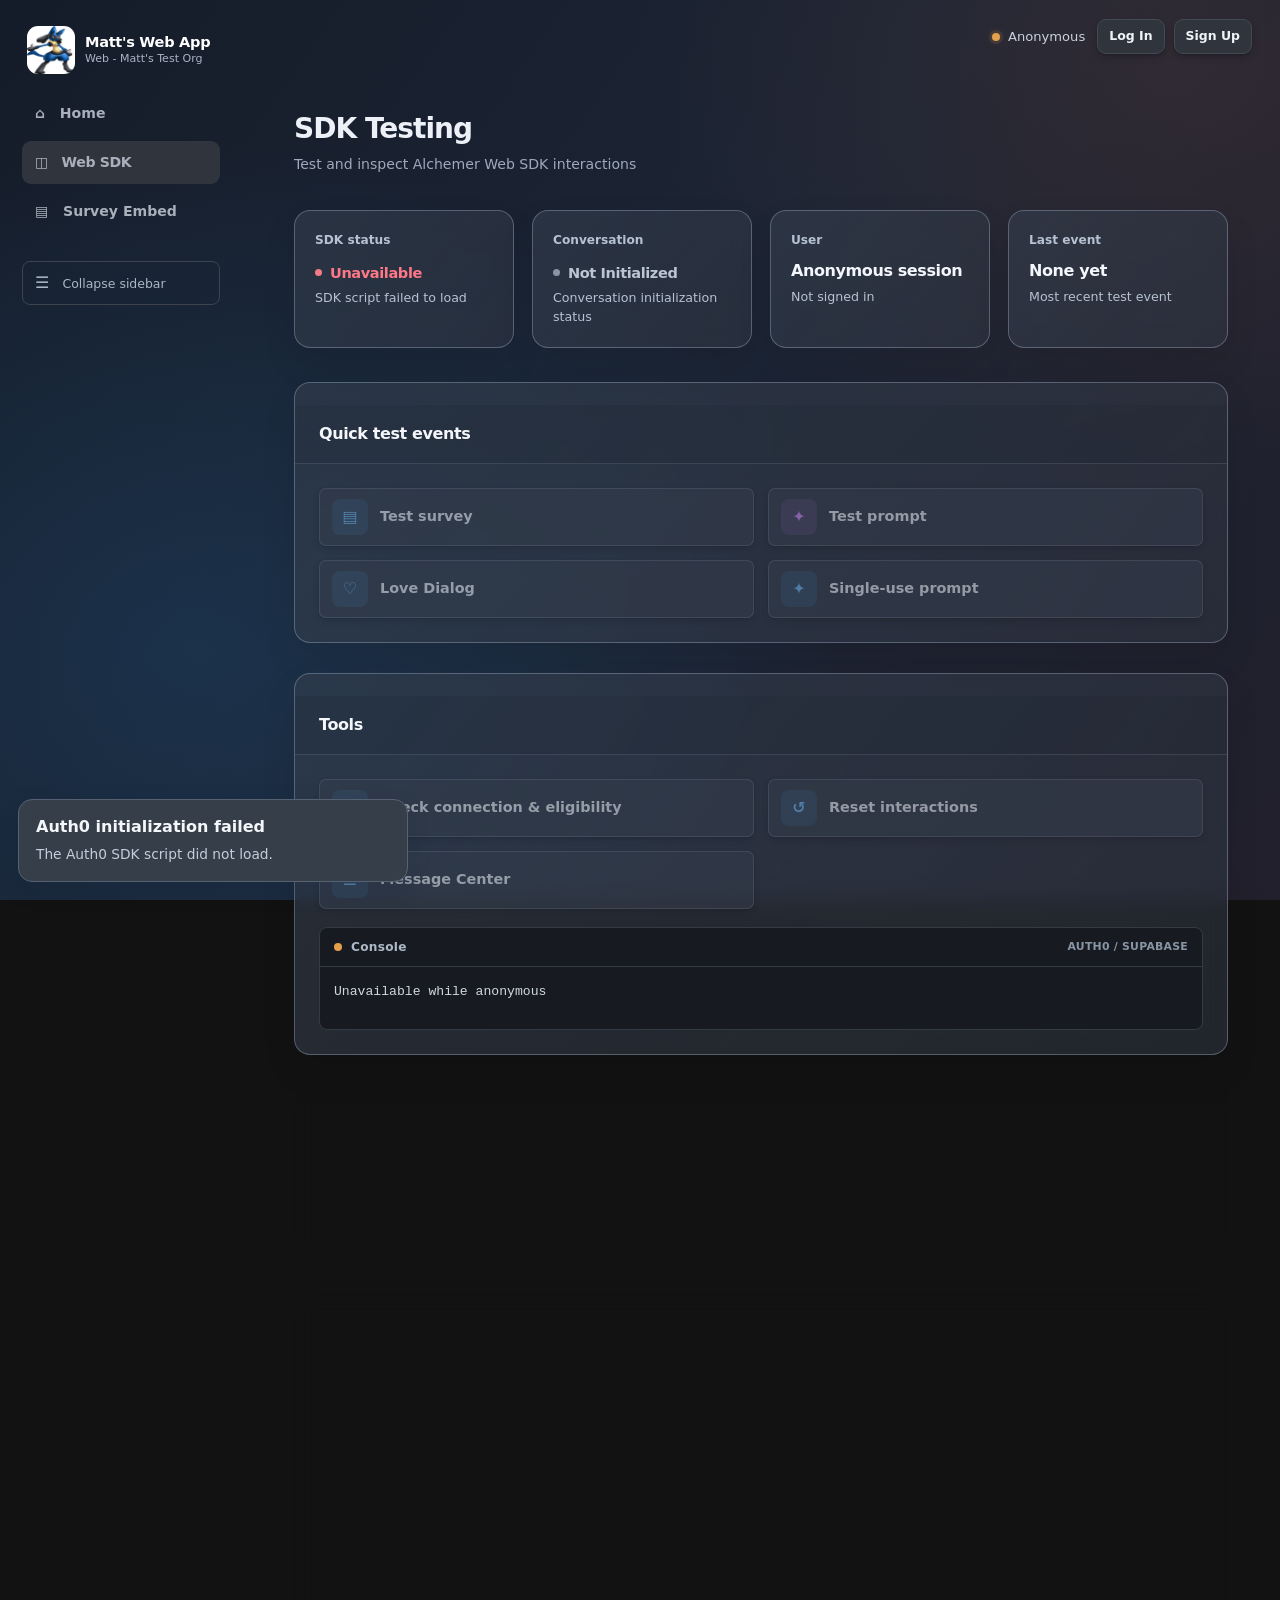
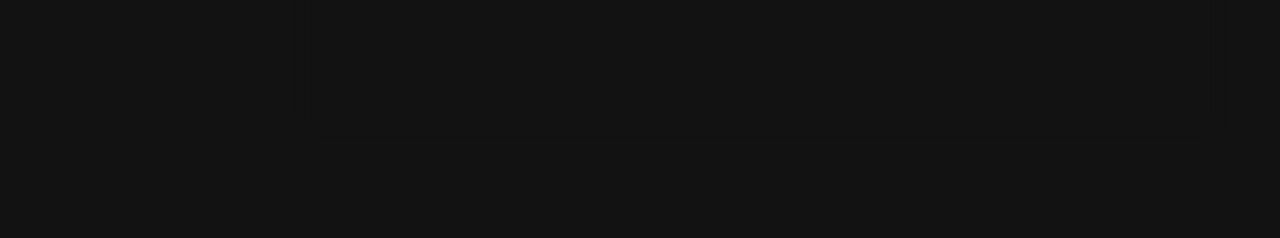
==== commit e45beb39: "Load muted homepage-matched dashboard palette on sdk-testing.html" ====
--- a/sdk-testing.html
+++ b/sdk-testing.html
@@ -7,7 +7,7 @@
   <title>SDK Testing — Matt's Web App</title>
     <link rel="icon" href="./logo.ico" sizes="any">
   <link rel="stylesheet" href="./site-base.css?v=20261113-dark">
-  <link rel="stylesheet" href="./shared-theme.css?v=20261116-brighter2">
+  <link rel="stylesheet" href="./shared-theme.css?v=20261116-muted">
 
   <script>
     // Testing mode: discard only recognizable Apptentive localStorage entries
--- a/shared-theme.css
+++ b/shared-theme.css
@@ -37,42 +37,41 @@
   box-shadow: 0 18px 40px rgba(25,38,68,.13);
 }
 
-/* Dashboard surfaces use the same luminous blue-gray treatment as the
-   homepage navigation cards. Keep consoles and embed editors darker for contrast. */
+/* SDK and Survey surfaces mirror the muted translucent cards on the
+   homepage. Keep editor and console surfaces dark for legibility. */
 html[data-theme="dark"] .testing-page :is(.panel,.status-card,.stat) {
-  background: linear-gradient(140deg, rgba(58,70,88,.92), rgba(48,58,75,.94)) !important;
-  border-color: rgba(156,176,203,.38) !important;
-  box-shadow: 0 16px 36px rgba(0,0,0,.14);
-}
-html[data-theme="dark"] .testing-page :is(.status-card,.stat) {
-  background: linear-gradient(135deg, rgba(65,79,99,.92), rgba(53,66,84,.94)) !important;
+  background: linear-gradient(130deg, rgba(53,63,78,.60), rgba(49,55,68,.53)) !important;
+  border-color: rgba(165,177,201,.39) !important;
+  box-shadow: 0 16px 35px rgba(0,0,0,.09);
+  -webkit-backdrop-filter: blur(10px);
+  backdrop-filter: blur(10px);
 }
 html[data-theme="dark"] .testing-page :is(.panel,.status-card,.stat):hover {
-  border-color: rgba(171,195,224,.55) !important;
-  box-shadow: 0 19px 42px rgba(0,0,0,.18);
+  border-color: rgba(176,192,219,.54) !important;
+  box-shadow: 0 20px 40px rgba(0,0,0,.14);
 }
 html[data-theme="dark"] .testing-page .panel-heading {
-  background: rgba(104,120,146,.26);
-  border-bottom-color: rgba(158,181,210,.22);
+  background: rgba(18,24,35,.13);
+  border-bottom-color: rgba(165,177,201,.17);
 }
 html[data-theme="dark"] .testing-page :is(.status-label,.stat-label,.status-detail) {
-  color: #c3cede;
+  color: #b6c2d2;
 }
 html[data-theme="dark"] .testing-page .event-button {
-  background: #414d60;
-  border-color: #60718a;
+  background: rgba(54,63,78,.82);
+  border-color: rgba(165,177,201,.29);
 }
 html[data-theme="dark"] .testing-page .event-button:not(.reset-button):hover:not(:disabled) {
-  background: #4d5c72;
-  border-color: #83b4df;
+  background: #414c5e;
+  border-color: rgba(131,180,223,.65);
 }
 html[data-theme="dark"] .testing-page .event-symbol {
-  background: rgba(104,162,218,.18);
-  color: #8bc8fb;
+  background: rgba(71,137,199,.22);
+  color: #71bbf7;
 }
 html[data-theme="dark"] .testing-page .event-button:nth-child(2):not(.reset-button) .event-symbol {
-  background: rgba(166,116,208,.19);
-  color: #d0a0f4;
+  background: rgba(152,101,195,.23);
+  color: #d18bf8;
 }
 html[data-theme="dark"] .testing-page .reset-button:not(:disabled):hover {
   background: #5c303a;
@@ -84,16 +83,16 @@
   color: #ffadb5;
 }
 html[data-theme="dark"] .testing-page .button:not(:disabled) {
-  background: #46546a;
-  border-color: #657791;
+  background: #363f4e;
+  border-color: rgba(165,177,201,.32);
   color: #f4f6fb;
 }
 html[data-theme="dark"] .testing-page .button:hover:not(:disabled) {
-  background: #52637c;
-  border-color: #8caccd;
+  background: #414c5e;
+  border-color: rgba(176,192,219,.56);
 }
 html[data-theme="dark"] .testing-page :is(.event-button,.button):focus-visible {
-  outline: 2px solid #8ec7f3;
+  outline: 2px solid #8ebde7;
   outline-offset: 3px;
 }
 
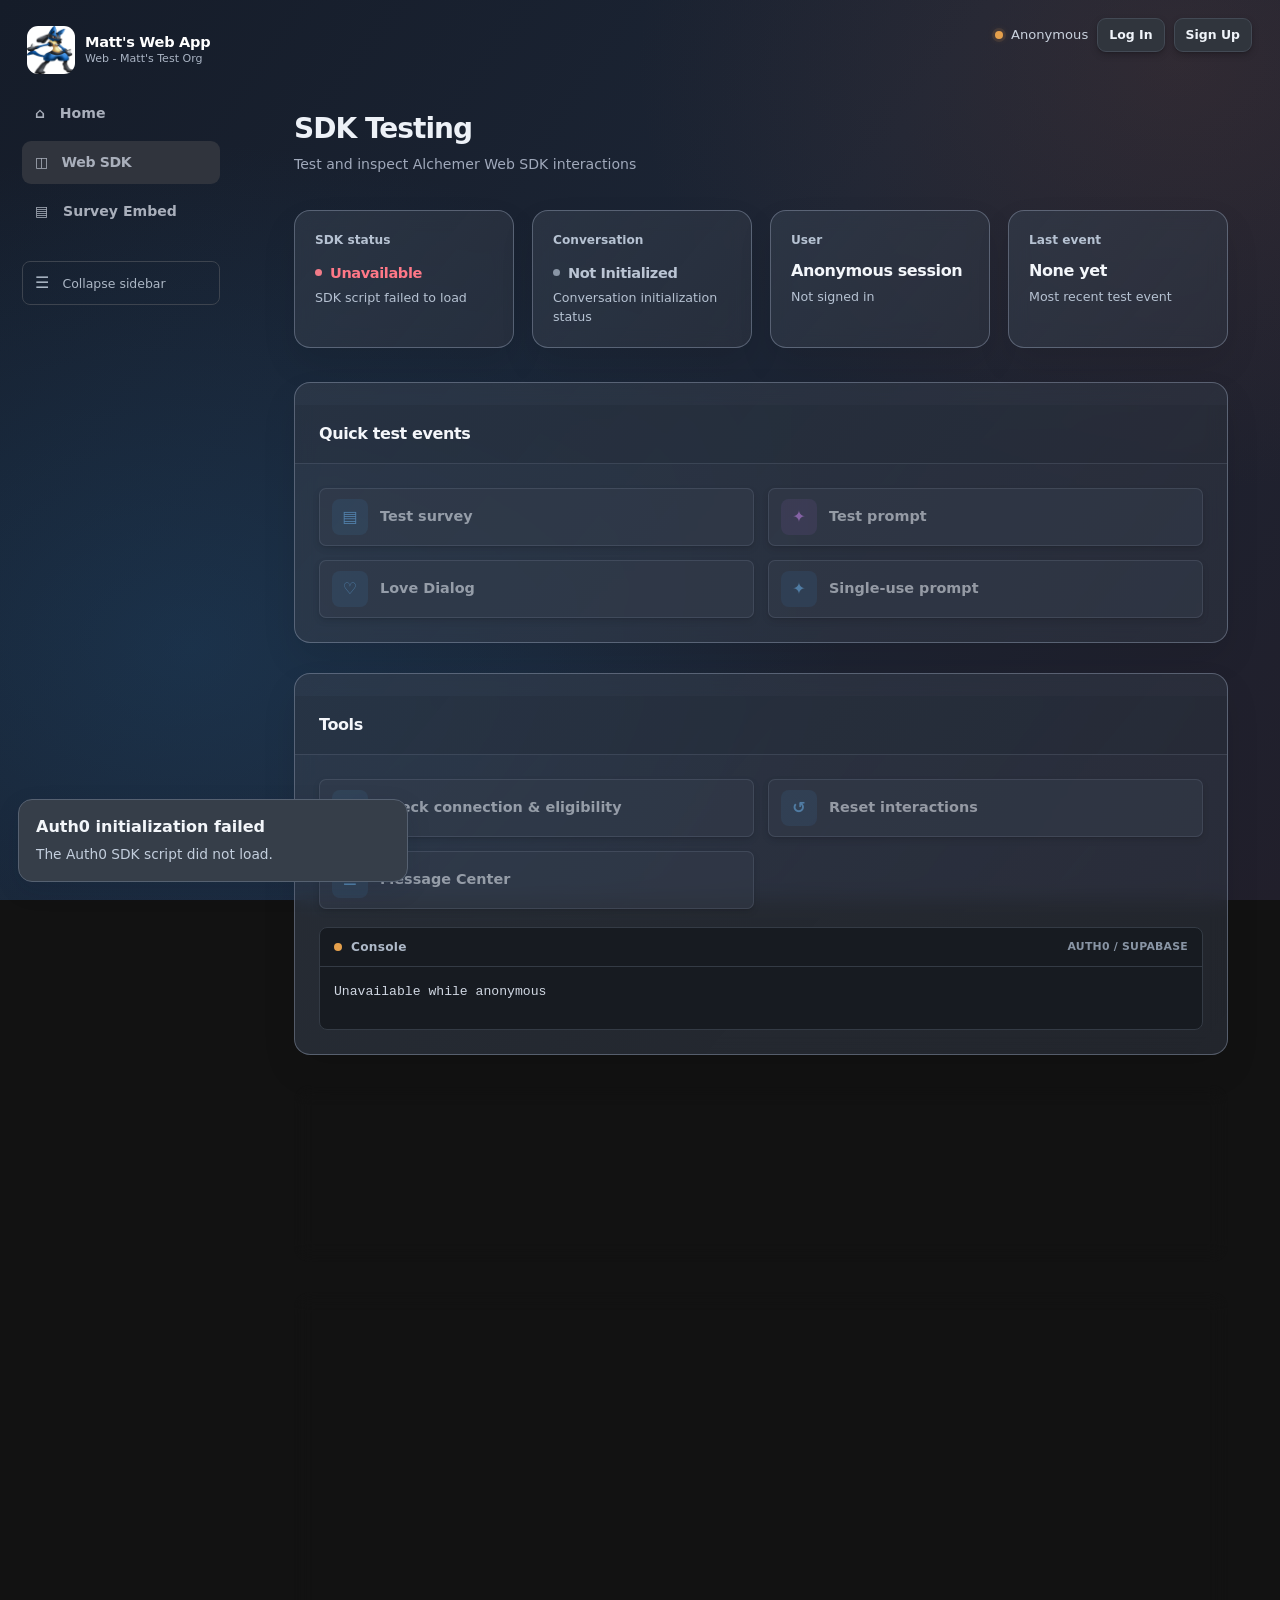
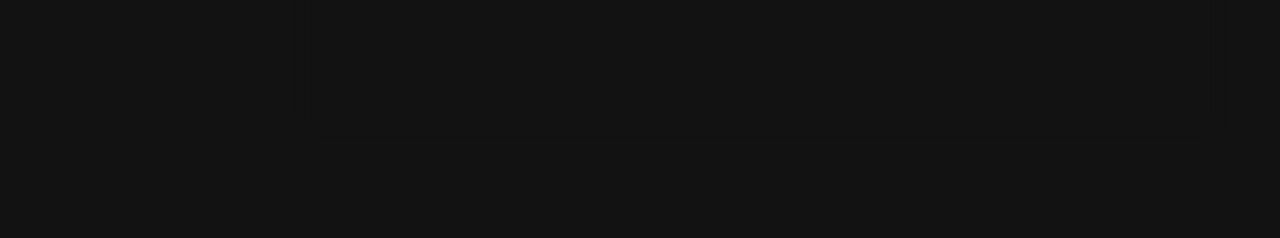
==== commit 5f4defce: "Load centralized login status styles on sdk-testing.html" ====
--- a/sdk-testing.html
+++ b/sdk-testing.html
@@ -6,8 +6,8 @@
   <meta name="theme-color" content="#20242d">
   <title>SDK Testing — Matt's Web App</title>
     <link rel="icon" href="./logo.ico" sizes="any">
-  <link rel="stylesheet" href="./site-base.css?v=20261113-dark">
-  <link rel="stylesheet" href="./shared-theme.css?v=20261116-muted">
+  <link rel="stylesheet" href="./site-base.css?v=20261116-auth-unified">
+  <link rel="stylesheet" href="./shared-theme.css?v=20261116-auth-unified">
 
   <script>
     // Testing mode: discard only recognizable Apptentive localStorage entries
--- a/site-base.css
+++ b/site-base.css
@@ -47,20 +47,6 @@
     .brand-name { font-weight: 750; letter-spacing: -0.025em; font-size: 0.98rem; }
 
 
-    .anonymous-pill {
-      display: inline-flex;
-      align-items: center;
-      gap: 8px;
-      padding: 8px 2px;
-      border: 1px solid transparent;
-      border-radius: 999px;
-      color: #45516a;
-      background: transparent;
-      font-size: 0.86rem;
-      white-space: nowrap;
-    }
-
-    .dot { width: 7px; height: 7px; border-radius: 50%; background: #8b95a8; }
     .button {
       display: inline-flex;
       align-items: center;
@@ -87,13 +73,7 @@
     .button-secondary { color: #39445c; background: #fff; border-color: var(--line); }
     .button-secondary:hover { background: #f8f9fc; border-color: #cbd3e2; }
 
-
-
     .page { padding: 42px 0 60px; }
-
-
-
-
 
     h1, h2, h3, p { margin-top: 0; }
     h1 {
@@ -102,8 +82,6 @@
       line-height: 1.1;
       letter-spacing: -0.055em;
     }
-
-
 
     .status-grid {
       display: grid;
@@ -210,15 +188,6 @@
     .event-message { color: var(--muted); overflow-wrap: anywhere; }
     .empty-state { padding: 18px 0 4px; color: var(--muted); font-size: 0.88rem; }
 
-
-
-
-
-
-
-
-
-
     .toast {
       position: fixed;
       left: 22px;
@@ -240,7 +209,6 @@
     .toast strong { display: block; margin-bottom: 3px; }
     .toast span { color: #65718a; font-size: 0.86rem; }
 
-    .anonymous-pill.authenticated .dot { background: var(--green); }
     .profile-value { overflow-wrap: anywhere; }
 
     @media (max-width: 900px) {
@@ -254,7 +222,6 @@
       .header-inner, .page { width: min(100% - 28px, 1120px); }
       .header-inner { min-height: 68px; gap: 10px; }
 
-      .anonymous-pill { font-size: 0.76rem; gap: 6px; }
 
       .toast { left: 14px; bottom: 14px; width: min(360px, calc(100% - 28px)); }
       .page { padding-top: 30px; }
@@ -276,8 +243,6 @@
     .brand .top-link { color: #172033; }
     .brand-name.top-link:hover,
     .brand .top-link:hover { color: #000000; }
-    .anonymous-pill { color: #172033; }
-    .dot { background: #f0a36c; }
 
     .header-inner { min-height: 64px; }
     .page { padding-top: 34px; }
@@ -308,15 +273,12 @@
     .event-button:hover { border-color: #cbd2dc; background: #fafbfc; }
     .button { border-radius: 9px; }
 
-
-
     .history-panel { margin-top: 18px; }
     .toast { left: 18px; bottom: 18px; box-shadow: 0 8px 24px rgba(20, 28, 48, 0.12); }
     @media (max-width: 760px) {
       .header-inner { align-items: flex-start; flex-direction: column; gap: 10px; padding: 14px 0; }
       .brand { width: 100%; flex-wrap: wrap; gap: 8px 16px; }
 
-      .anonymous-pill { min-width: 0; max-width: 100%; white-space: normal; overflow-wrap: anywhere; }
 
     }
     @media (max-width: 560px) {
@@ -328,7 +290,6 @@
       .brand { gap: 6px 12px; }
       .brand-name.top-link, .brand .top-link { font-size: 0.84rem; }
 
-      .anonymous-pill { flex: 1 1 100%; padding: 2px 0; font-size: 0.8rem; }
 
       .status-grid { grid-template-columns: minmax(0, 1fr); }
     }
@@ -347,9 +308,6 @@
     .brand .top-link:hover, .brand-name.top-link:hover { background: #3a404d; color: #fff; text-decoration: none; }
     .brand .active-link { background: #414956; color: #fff; border-left: 3px solid #53baf1; }
 
-
-
-    .anonymous-pill { color: #e5e9f1; width: 100%; overflow-wrap: anywhere; white-space: normal; font-size: .78rem; }
     .page { width: auto; max-width: 1440px; margin: 0 0 0 242px; padding: 38px 32px 50px; }
     .dashboard-heading { display: flex; align-items: center; justify-content: space-between; gap: 16px; margin-bottom: 27px; }
 
@@ -394,8 +352,6 @@
     .event-message { color: #d0d7e2; }
     .empty-state { color: #a4afc0; }
 
-
-
     .toast { background: #363e49; border-color: #566171; color: #f3f6fa; }
     .toast span { color: #c3cedd; }
     @media (min-width: 1080px) {
@@ -408,8 +364,6 @@
       .sidebar-brand { border: 0; padding: 0; }
       .brand { display: flex; width: auto; gap: 5px; }
 
-
-      .anonymous-pill { width: auto; }
       .page { width: auto; margin: 0; padding: 28px 20px 40px; }
       .dashboard-heading { align-items: flex-start; }
     }
@@ -435,8 +389,6 @@
     .brand .active-link { background: #30343d; border-left-color: #818d9c; }
     .brand .top-link:hover { background: #343943; }
     .page { max-width: 1320px; padding: 30px 52px 70px; }
-
-
 
     .dashboard-heading { margin-bottom: 36px; }
 
@@ -469,8 +421,6 @@
     @media (max-width: 620px) {
       .page { padding: 20px 16px 40px; }
 
-
-
       .status-grid { gap: 12px; margin-bottom: 26px; }
       .panel { padding: 0 16px 18px; margin-bottom: 24px; }
       .panel-heading { margin: 0 -16px 18px; padding: 15px 16px; }
@@ -490,37 +440,17 @@
       .header-inner { padding-left: 20px; padding-right: 20px; }
     }
 
-
-    .global-auth {
-      position: fixed;
-      top: 24px;
-      right: 32px;
-      z-index: 100;
-      display: flex;
-      align-items: center;
-      gap: 10px;
-    }
-    .global-auth [hidden] { display: none !important; }
-    .global-auth .button { flex-shrink: 0; }
     .page { padding-top: 105px; }
     @media (max-width: 900px) {
-      .global-auth { top: 18px; right: 20px; }
+
       .sidebar-brand { padding-right: 175px; }
       .page { padding-top: 48px; }
     }
     @media (max-width: 620px) {
-      .global-auth { top: 16px; right: 14px; gap: 6px; }
-      .global-auth .button { padding: 8px 10px; font-size: .75rem; }
+
+
       .sidebar-brand { padding-right: 140px; }
       .page { padding-top: 26px; }
-    }
-
-    .global-auth .anonymous-pill { display: inline-flex; align-items: center; gap: 8px; color: #c9d1dd; font-size: .82rem; max-width: 280px; }
-    .global-auth .anonymous-pill .dot { flex-shrink: 0; width: 8px; height: 8px; background: #e5a04c; }
-    .global-auth .anonymous-pill.authenticated .dot { background: #58d69a; }
-    .global-auth #authStatusText { overflow: hidden; text-overflow: ellipsis; white-space: nowrap; }
-    @media (max-width: 620px) {
-      .global-auth .anonymous-pill { max-width: 120px; font-size: .73rem; }
     }
 
     /* Deeper panel surfaces and stronger elevation */
@@ -590,17 +520,12 @@
     .status-value .tone-bad::before { background: #f17b88; }
     .status-icon { opacity: .55; }
 
-
-
     .history-controls { display: flex; flex-wrap: wrap; align-items: center; gap: 10px; margin-bottom: 14px; }
     .history-controls #historySearch { flex: 2 1 210px; min-height: 38px; }
     .history-controls #historyFilter { flex: 1 1 150px; min-height: 38px; }
     .history-check { display: flex; gap: 7px; align-items: center; color: #b2bdcb; font-size: .8rem; }
     .history-controls .button { min-height: 38px; }
     .event-entry[hidden] { display: none !important; }
-
-
-
 
     .sidebar-toggle { background: transparent; border: 1px solid #3d444f; border-radius: 8px; padding: 9px 12px; color: #abb6c4; text-align: left; cursor: pointer; }
     .sidebar-toggle:hover { background: #30353d; color: #fff; }
@@ -617,16 +542,13 @@
       body.sidebar-collapsed .brand .top-link::first-letter { font-size: 1.2rem; }
       body.sidebar-collapsed .sidebar-toggle { text-align: center; }
     }
-    @media (max-width: 620px) {
-
- }
-
-    /* Compact controls, unified headers and unobstructed top account bar */
+
+    /* Compact controls and unified panel headers */
     .panel-heading { background: #343a44; border-bottom-color: #454c58; }
     .button:not(.event-button) { padding: 7px 11px; font-size: .78rem; min-height: 34px; width: auto; }
     .event-button { min-height: 58px; padding: 10px 12px; }
     .event-symbol { width: 36px; height: 36px; }
-    .global-auth { position: fixed; top: 18px; right: 28px; }
+
     .page { box-sizing: border-box; max-width: none; width: auto; margin-left: 242px; padding: 112px 52px 70px; }
     .page > .dashboard-heading, .page > .status-grid, .page > .main-grid,
     .page > .panel, .page > .footer { width: 100%; max-width: 1320px; margin-left: auto; margin-right: auto; }
@@ -639,11 +561,11 @@
     }
     @media (max-width: 900px) {
       .page { margin-left: 0; padding: 90px 30px 50px; }
-      .global-auth { top: 16px; right: 20px; }
+
     }
     @media (max-width: 620px) {
       .page { padding: 85px 16px 40px; }
-      .global-auth { top: 14px; right: 14px; }
+
       .button:not(.event-button) { padding: 7px 10px; }
     }
 
@@ -653,86 +575,11 @@
     .event-button:hover, .button-secondary:hover { background: #393f49; border-color: #687381; }
     .event-symbol { background: #353b45; }
 
-
-
-
-    .global-auth { gap: 9px; }
-
-
-
-
-
-
-
-
-
-
-
-
-
-
-
-
-
-
-
-
-
-
-
-
-
-
-
-
-
-
-
-
-
-    @media (max-width: 620px) {
- }
-
-    /* Compact sidebar theme switch and white light-mode headers */
+    /* Compact sidebar spacing */
     .header-inner { gap: 18px; }
     .brand { margin-bottom: 10px; }
 
-
-
-
-
-
-
-
-
-    @media (min-width: 901px) {
-
-
-    }
-    @media (max-width: 620px) {
-
-
-    }
-
-
-
-
-
-
-
-    @media (min-width: 901px) {
- }
-
-
-
-
-
-
-
-
-
-
-    /* Mobile-only two-row header: branding/account, then navigation/theme */
+    /* Mobile header: brand and navigation */
     @media (max-width: 900px) {
       .site-header { position: relative; inset: auto; width: 100%; height: auto; background: transparent; border: 0; }
       .header-inner {
@@ -752,18 +599,6 @@
       .brand .top-link { padding: 9px 10px; font-size: .8rem; white-space: nowrap; }
       .sidebar-toggle { display: none !important; }
 
-      .global-auth {
-        position: absolute; top: 16px; right: 16px; left: auto; z-index: 5;
-        display: flex; align-items: center; gap: 5px; max-width: 170px;
-      }
-      .global-auth .anonymous-pill, .global-auth .auth-indicator {
-        min-width: 0; max-width: 94px; overflow: hidden; white-space: nowrap;
-        text-overflow: ellipsis; font-size: .72rem;
-      }
-      .global-auth #authStatusText { display: block; min-width: 0; overflow: hidden; text-overflow: ellipsis; }
-      .global-auth .button, .global-auth .button:not(.event-button) {
-        padding: 6px 8px; min-height: 32px; font-size: .72rem; flex-shrink: 0;
-      }
       .page, body.sidebar-collapsed .page { margin-left: 0; padding: 22px 16px 40px; }
       .page > .heading { margin-top: 0; }
     }
@@ -772,82 +607,23 @@
       .sidebar-brand img { width: 36px; height: 36px; }
       .sidebar-brand strong { font-size: .78rem; }
       .sidebar-brand small { font-size: .63rem; }
-      .global-auth { max-width: 145px; gap: 3px; }
-      .global-auth .anonymous-pill, .global-auth .auth-indicator { max-width: 68px; }
+
+
       .brand .top-link { padding: 8px 7px; font-size: .75rem; }
     }
 
-    @media (max-width: 900px) {
-      .global-auth .anonymous-pill:not(.authenticated) #authStatusText { display: none; }
-      .global-auth .anonymous-pill:not(.authenticated) { gap: 0; }
-
-
-    }
-
-    /* Keep mobile authentication buttons above the header and give them reliable tap targets */
+    /* Keep mobile header behind the shared account controls */
     @media (max-width: 900px) {
       .site-header { z-index: 1; }
-      .global-auth {
-        position: absolute; top: 12px; right: 12px; z-index: 110;
-        max-width: none; width: auto; gap: 5px;
-        pointer-events: auto;
-      }
-      .global-auth .button, .global-auth .button:not(.event-button) {
-        position: relative; z-index: 1; min-height: 40px;
-        padding: 9px 11px; font-size: .75rem; touch-action: manipulation;
-      }
-      .global-auth .anonymous-pill { flex: 0 0 auto; max-width: none; }
+
       .header-inner { position: relative; z-index: 0; }
       .sidebar-brand { max-width: calc(100% - 190px); }
     }
     @media (max-width: 390px) {
-      .global-auth { right: 8px; gap: 3px; }
-      .global-auth .button, .global-auth .button:not(.event-button) { padding: 9px 8px; }
+
+
       .sidebar-brand { max-width: calc(100% - 174px); }
     }
-
-    /* Truncate authenticated mobile identity without overlapping the app brand */
-    @media (max-width: 900px) {
-      .global-auth:has(.anonymous-pill.authenticated) {
-        max-width: min(52vw, 225px);
-        min-width: 0;
-      }
-      .global-auth .anonymous-pill.authenticated {
-        display: flex; align-items: center; flex: 1 1 auto;
-        min-width: 0; max-width: none; overflow: hidden;
-      }
-      .global-auth .anonymous-pill.authenticated #authStatusText {
-        display: block; min-width: 0; max-width: 100%;
-        overflow: hidden; white-space: nowrap; text-overflow: ellipsis;
-      }
-      .global-auth .anonymous-pill.authenticated .dot { flex: 0 0 auto; }
-      .global-auth #logoutButton { flex: 0 0 auto; }
-    }
-    @media (max-width: 390px) {
-      .global-auth:has(.anonymous-pill.authenticated) { max-width: 49vw; }
-    }
-
-    /* Mobile auth buttons: restore compact visual size while keeping tap area accessible */
-    @media (max-width: 900px) {
-      .global-auth .button, .global-auth .button:not(.event-button) {
-        min-height: 34px;
-        padding: 7px 10px;
-        font-size: .78rem;
-        touch-action: manipulation;
-      }
-      .global-auth .button::before {
-        content: "";
-        position: absolute;
-        inset: -5px -2px;
-      }
-    }
-    @media (max-width: 390px) {
-      .global-auth .button, .global-auth .button:not(.event-button) {
-        padding: 7px 8px;
-        font-size: .75rem;
-      }
-    }
-
     /* Unified floating section headings and elevated clickable controls */
     .panel { overflow: visible; padding-top: 22px; }
 
@@ -863,18 +639,13 @@
     }
     .event-button:active:not(:disabled), .button:active:not(:disabled) { transform: translateY(0); }
 
-
-
-
-
-
     @media (max-width: 620px) {
       .panel { padding-top: 18px; }
       .panel-heading { margin-bottom: 14px; }
 
     }
 
-    /* Refined depth and atmospheric lighting, without changing layout or theme colors */
+    /* Subtle depth and atmospheric lighting */
     body {
       background-image:
         radial-gradient(ellipse 54rem 35rem at 95% -8%, rgba(111, 149, 205, .105), transparent 72%),
@@ -897,10 +668,10 @@
     .event-button:focus-visible, .button:focus-visible {
       outline-offset: 3px;
     }
-    .anonymous-pill .dot, .auth-indicator .auth-dot, .status-dot {
+    .status-dot {
       box-shadow: 0 0 0 3px rgba(245,164,77,.10), 0 0 9px rgba(245,164,77,.2);
     }
-    .anonymous-pill.authenticated .dot, .status-pill[data-state="ready"] .status-dot {
+    .status-pill[data-state="ready"] .status-dot {
       box-shadow: 0 0 0 3px rgba(105,212,162,.1), 0 0 9px rgba(105,212,162,.2);
     }
     @media (prefers-reduced-motion: reduce) {
--- a/shared-theme.css
+++ b/shared-theme.css
@@ -154,3 +154,132 @@
 @media (prefers-reduced-motion: reduce) {
   :is(.panel,.status-card,.stat) { transition: none; }
 }
+
+/* Unified authentication controls on Home, Web SDK and Survey Embed.
+   All three pages use .anonymous-pill/.dot and the same button classes. */
+.global-auth {
+  position: fixed;
+  top: 18px;
+  right: 28px;
+  z-index: 110;
+  display: flex;
+  align-items: center;
+  gap: 9px;
+  min-width: 0;
+  max-width: calc(100vw - 36px);
+}
+.global-auth [hidden] { display: none !important; }
+.global-auth .anonymous-pill {
+  display: inline-flex;
+  flex: 0 1 auto;
+  align-items: center;
+  gap: 8px;
+  min-width: 0;
+  max-width: min(280px, 40vw);
+  padding: 0;
+  border: 0;
+  background: transparent;
+  color: #c9d1dd;
+  font-size: .82rem;
+  font-weight: 500;
+  line-height: 1.4;
+  white-space: nowrap;
+}
+.global-auth .anonymous-pill .dot {
+  display: inline-block;
+  flex: 0 0 8px;
+  width: 8px;
+  height: 8px;
+  border-radius: 50%;
+  background: #e5a04c;
+  box-shadow: 0 0 0 3px rgba(245,164,77,.10), 0 0 9px rgba(245,164,77,.2);
+}
+.global-auth .anonymous-pill.authenticated .dot {
+  background: #58d69a;
+  box-shadow: 0 0 0 3px rgba(105,212,162,.10), 0 0 9px rgba(105,212,162,.2);
+}
+.global-auth #authStatusText {
+  display: block;
+  min-width: 0;
+  overflow: hidden;
+  text-overflow: ellipsis;
+  white-space: nowrap;
+}
+.global-auth .button:not(.event-button) {
+  position: relative;
+  display: inline-flex;
+  flex: 0 0 auto;
+  align-items: center;
+  justify-content: center;
+  min-height: 34px;
+  width: auto;
+  padding: 7px 11px;
+  border: 1px solid #434a55;
+  border-radius: 9px;
+  background: #30353d;
+  box-shadow: 0 3px 7px rgba(0,0,0,.22), 0 1px 2px rgba(0,0,0,.15);
+  color: #f0f4fa;
+  font-size: .78rem;
+  font-weight: 650;
+  line-height: 1.25;
+  white-space: nowrap;
+  cursor: pointer;
+  transition: background .15s ease, border-color .15s ease, transform .15s ease;
+}
+.global-auth .button:not(.event-button):hover:not(:disabled) {
+  background: #393f49;
+  border-color: #687381;
+  transform: translateY(-1px);
+}
+.global-auth .button:not(.event-button):focus-visible {
+  outline: 2px solid #8ebde7;
+  outline-offset: 3px;
+}
+@media (max-width: 900px) {
+  .global-auth {
+    position: absolute;
+    top: 12px;
+    right: 12px;
+    gap: 5px;
+    max-width: calc(100vw - 24px);
+  }
+  .global-auth .anonymous-pill {
+    max-width: 94px;
+    font-size: .72rem;
+  }
+  .global-auth .anonymous-pill:not(.authenticated) #authStatusText {
+    display: none;
+  }
+  .global-auth .anonymous-pill:not(.authenticated) { gap: 0; }
+  .global-auth:has(.anonymous-pill.authenticated) {
+    max-width: min(52vw, 225px);
+  }
+  .global-auth .anonymous-pill.authenticated {
+    display: flex;
+    flex: 1 1 auto;
+    min-width: 0;
+    max-width: none;
+  }
+  .global-auth .anonymous-pill.authenticated #authStatusText { display: block; }
+  .global-auth .button:not(.event-button) {
+    min-height: 34px;
+    padding: 7px 10px;
+    font-size: .78rem;
+    touch-action: manipulation;
+  }
+  .global-auth .button::before {
+    content: "";
+    position: absolute;
+    inset: -5px -2px;
+  }
+}
+@media (max-width: 390px) {
+  .global-auth { right: 8px; gap: 3px; }
+  .global-auth:has(.anonymous-pill.authenticated) { max-width: 49vw; }
+  .global-auth .button:not(.event-button) { padding: 7px 8px; font-size: .75rem; }
+}
+
+@media (prefers-reduced-motion: reduce) {
+  .global-auth .button:not(.event-button) { transition: none; }
+  .global-auth .button:not(.event-button):hover { transform: none; }
+}
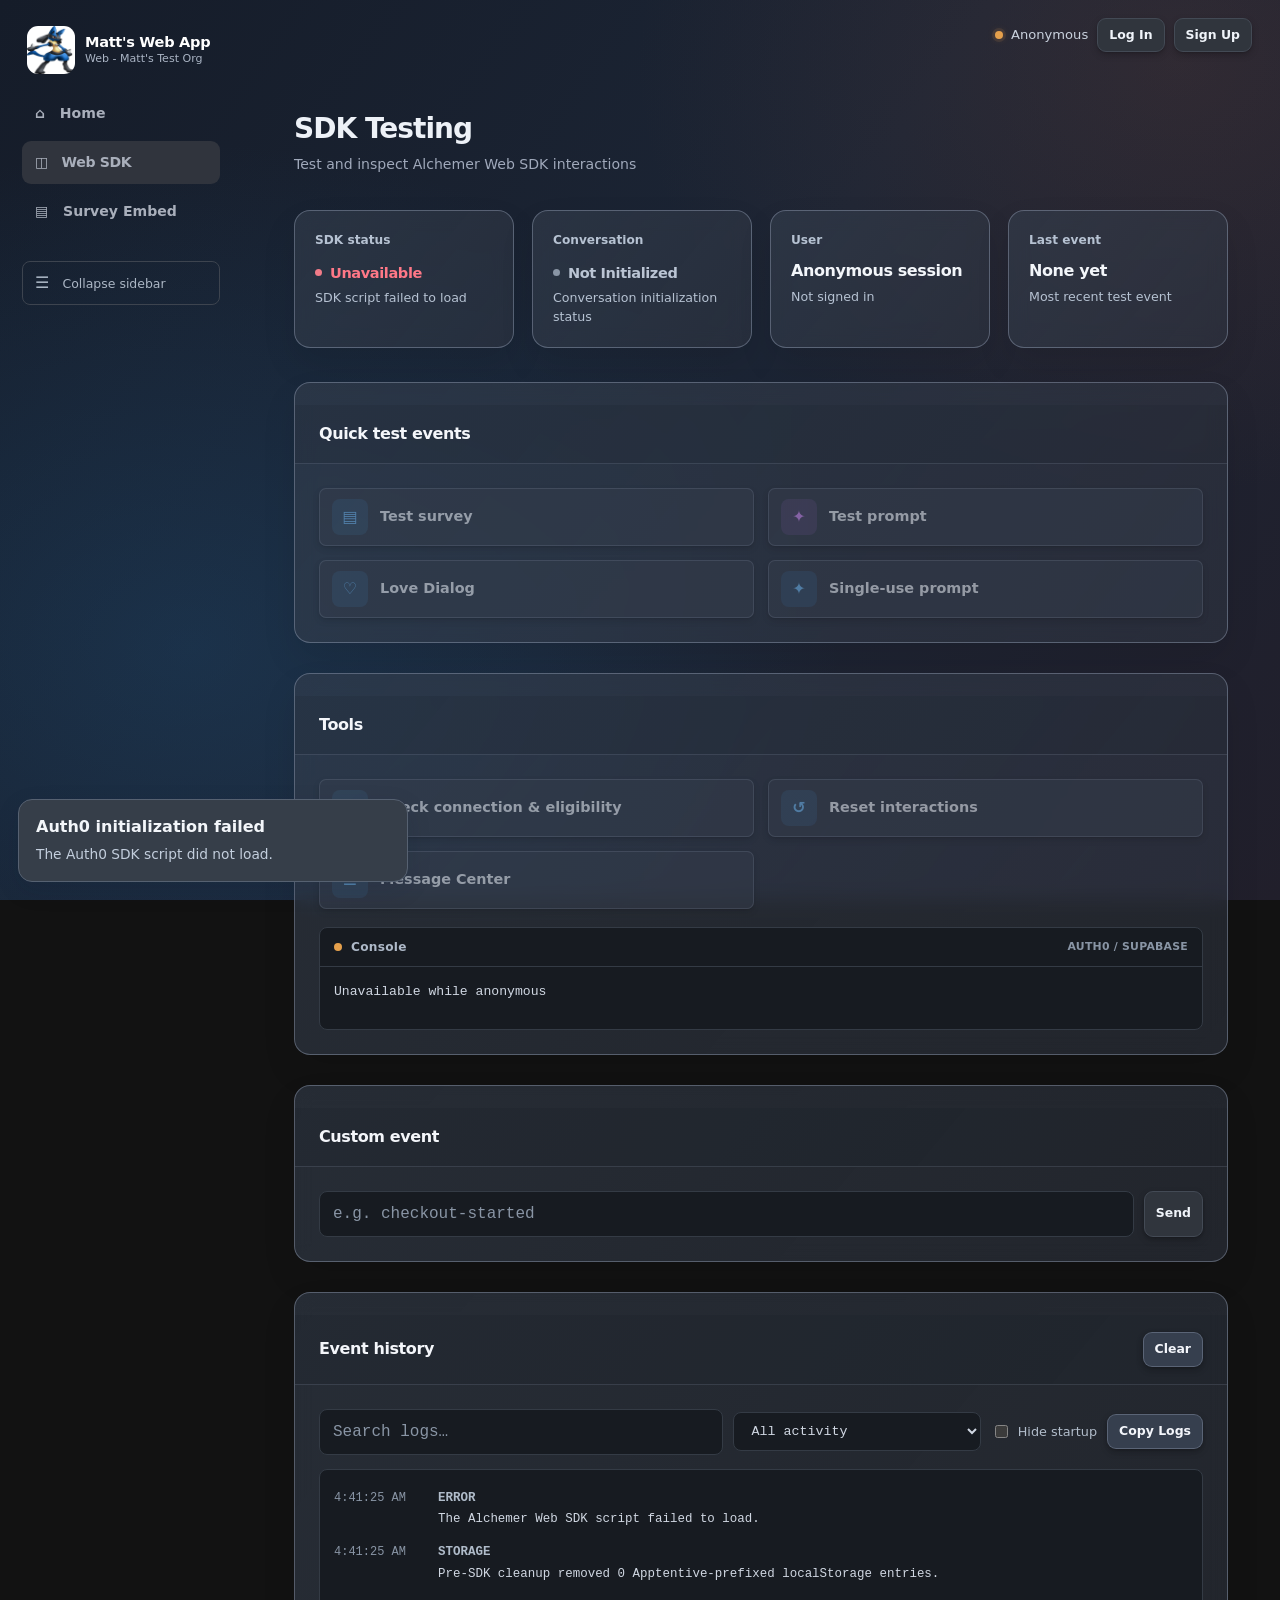
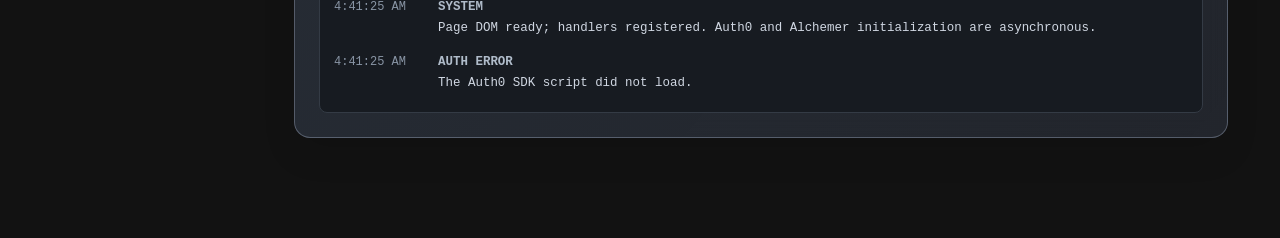
==== commit d680f8bd: "Engage LD_follow_up when Love Dialog launches" ====
--- a/sdk-testing.html
+++ b/sdk-testing.html
@@ -793,6 +793,9 @@
       ].forEach(eventName => {
         document.addEventListener(eventName, () => {
           addHistory("SDK EVENT", eventName);
+          if (eventName === "apptentive:love-dialog:launch") {
+            sendEvent("LD_follow_up");
+          }
         });
       });
 
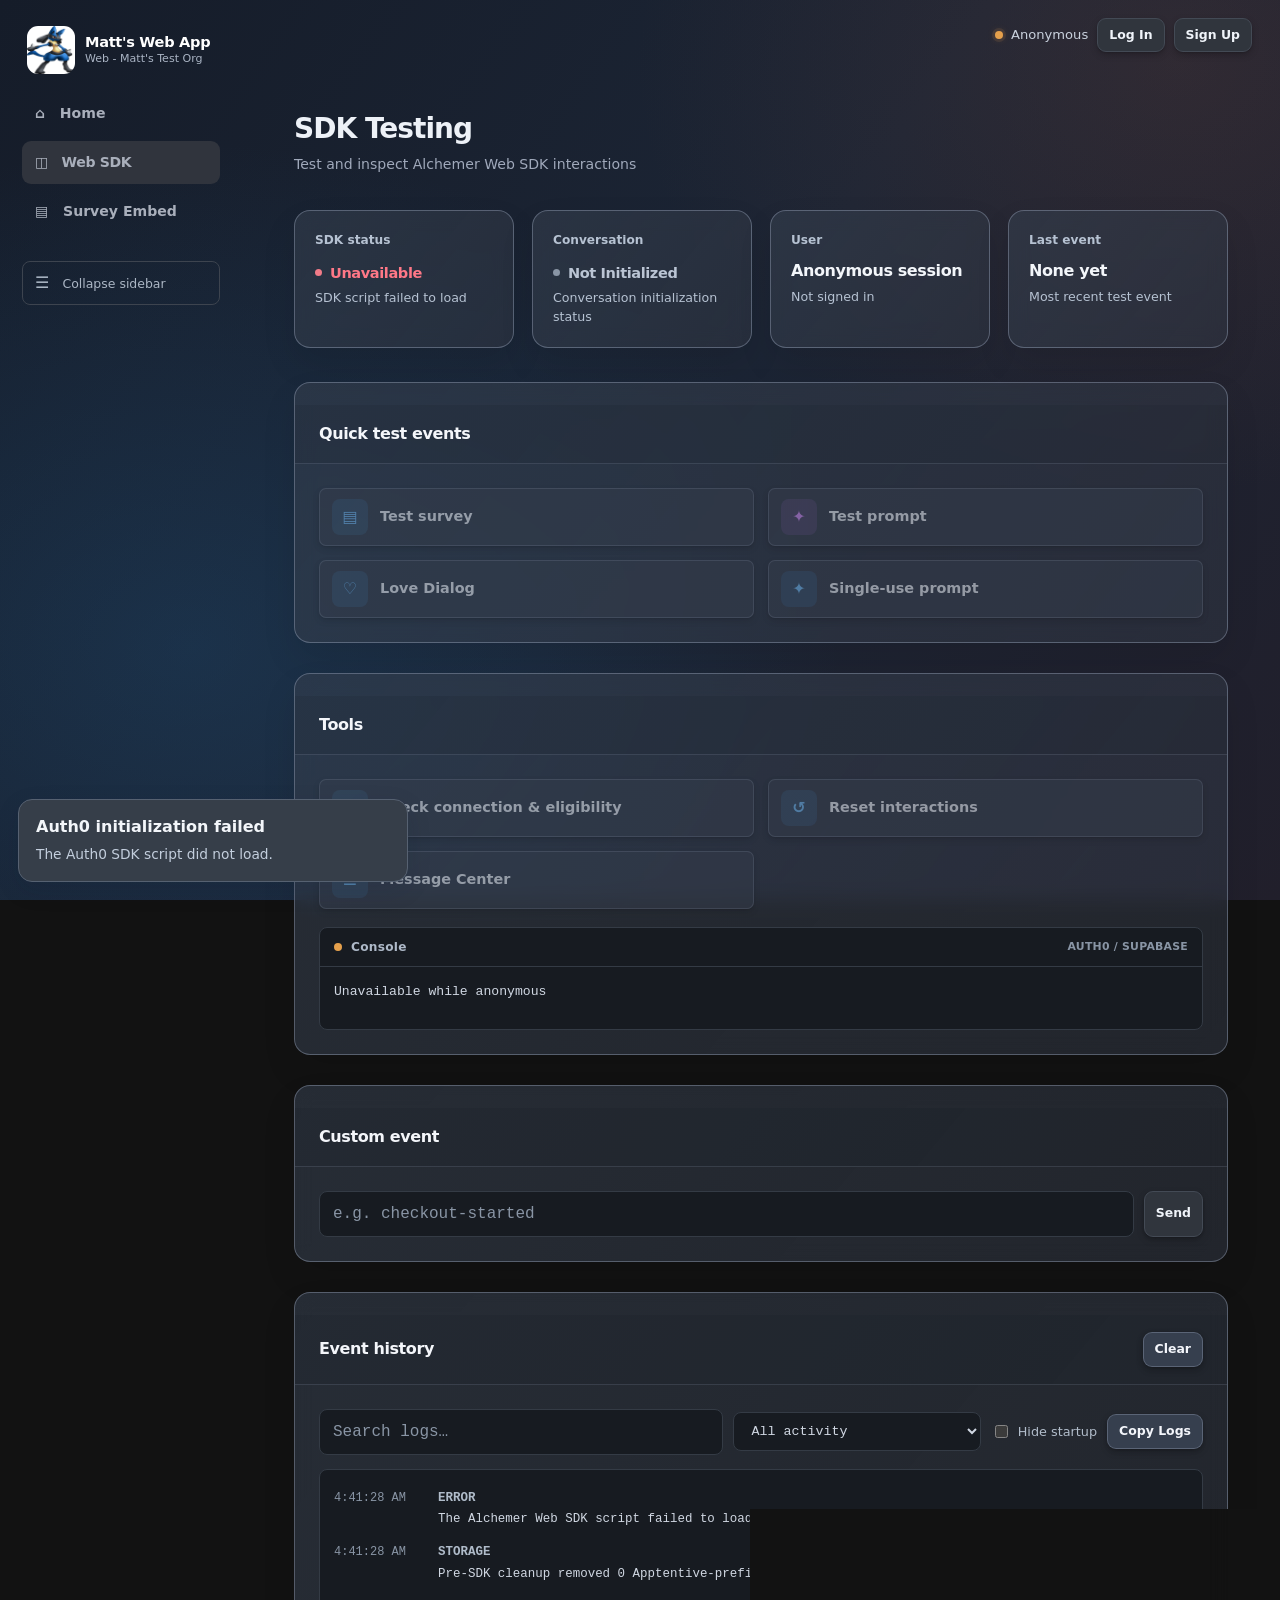
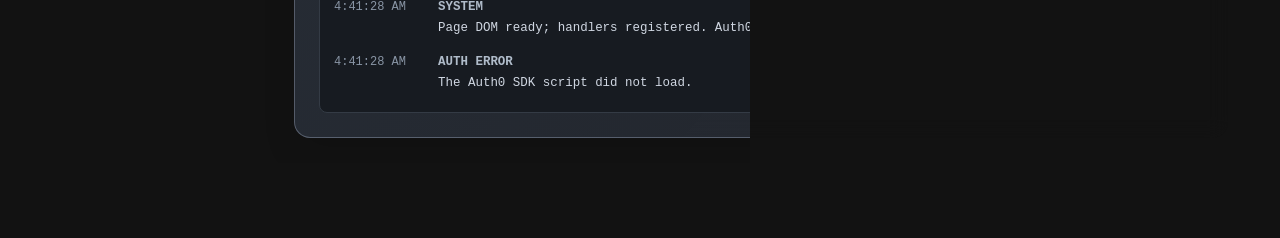
==== commit ea2be14c: "Trigger LD_follow_up after Love Dialog Yes response" ====
--- a/sdk-testing.html
+++ b/sdk-testing.html
@@ -793,7 +793,7 @@
       ].forEach(eventName => {
         document.addEventListener(eventName, () => {
           addHistory("SDK EVENT", eventName);
-          if (eventName === "apptentive:love-dialog:launch") {
+          if (eventName === "apptentive:love-dialog:yes") {
             sendEvent("LD_follow_up");
           }
         });
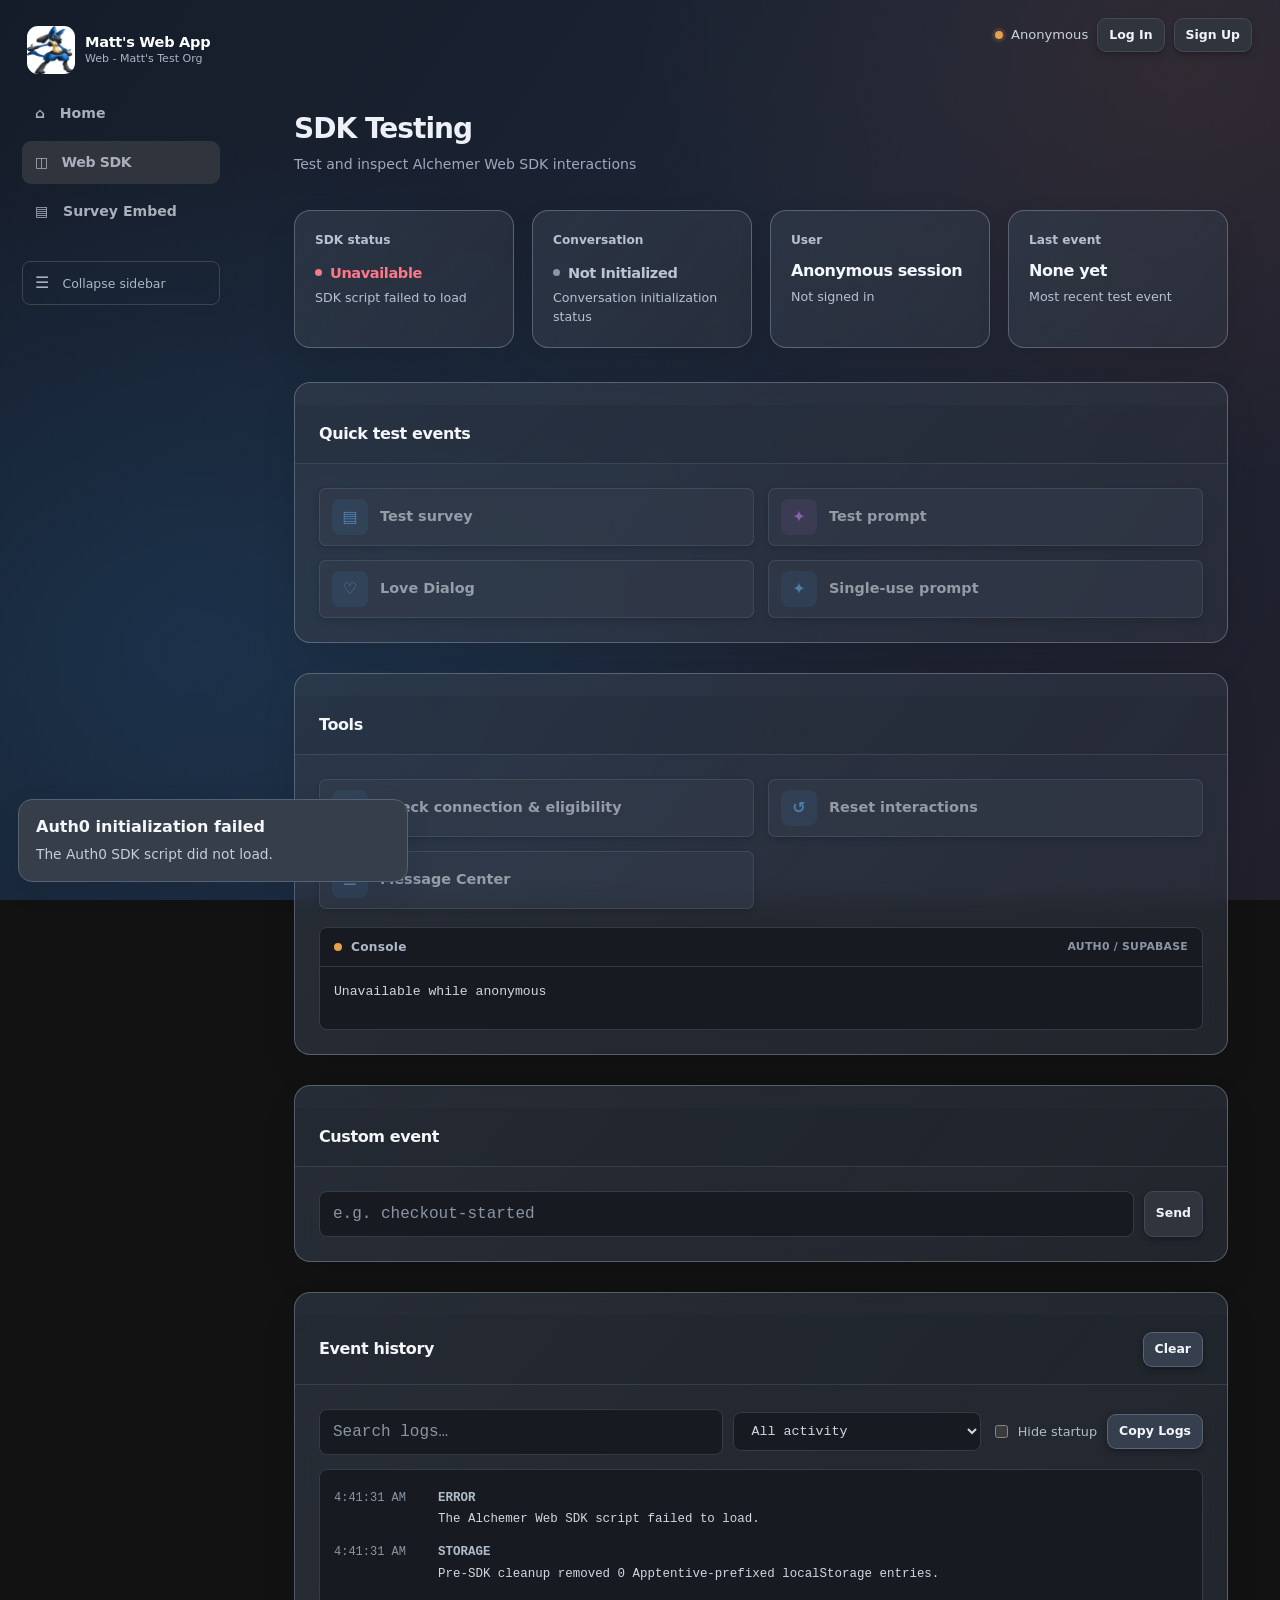
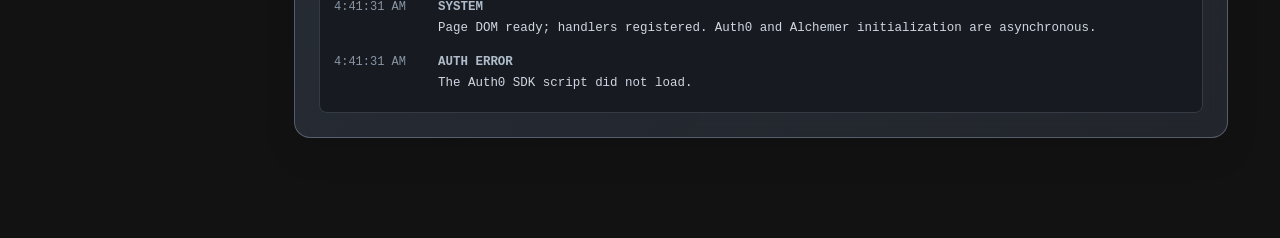
==== commit 4bc13c96: "Defer Love Dialog follow-up until SDK records Yes response" ====
--- a/sdk-testing.html
+++ b/sdk-testing.html
@@ -794,7 +794,9 @@
         document.addEventListener(eventName, () => {
           addHistory("SDK EVENT", eventName);
           if (eventName === "apptentive:love-dialog:yes") {
-            sendEvent("LD_follow_up");
+            // The SDK emits this DOM event before recording its internal Yes count.
+            // Defer engagement to the next task so Alchemer targeting sees the Yes.
+            window.setTimeout(() => sendEvent("LD_follow_up"), 0);
           }
         });
       });
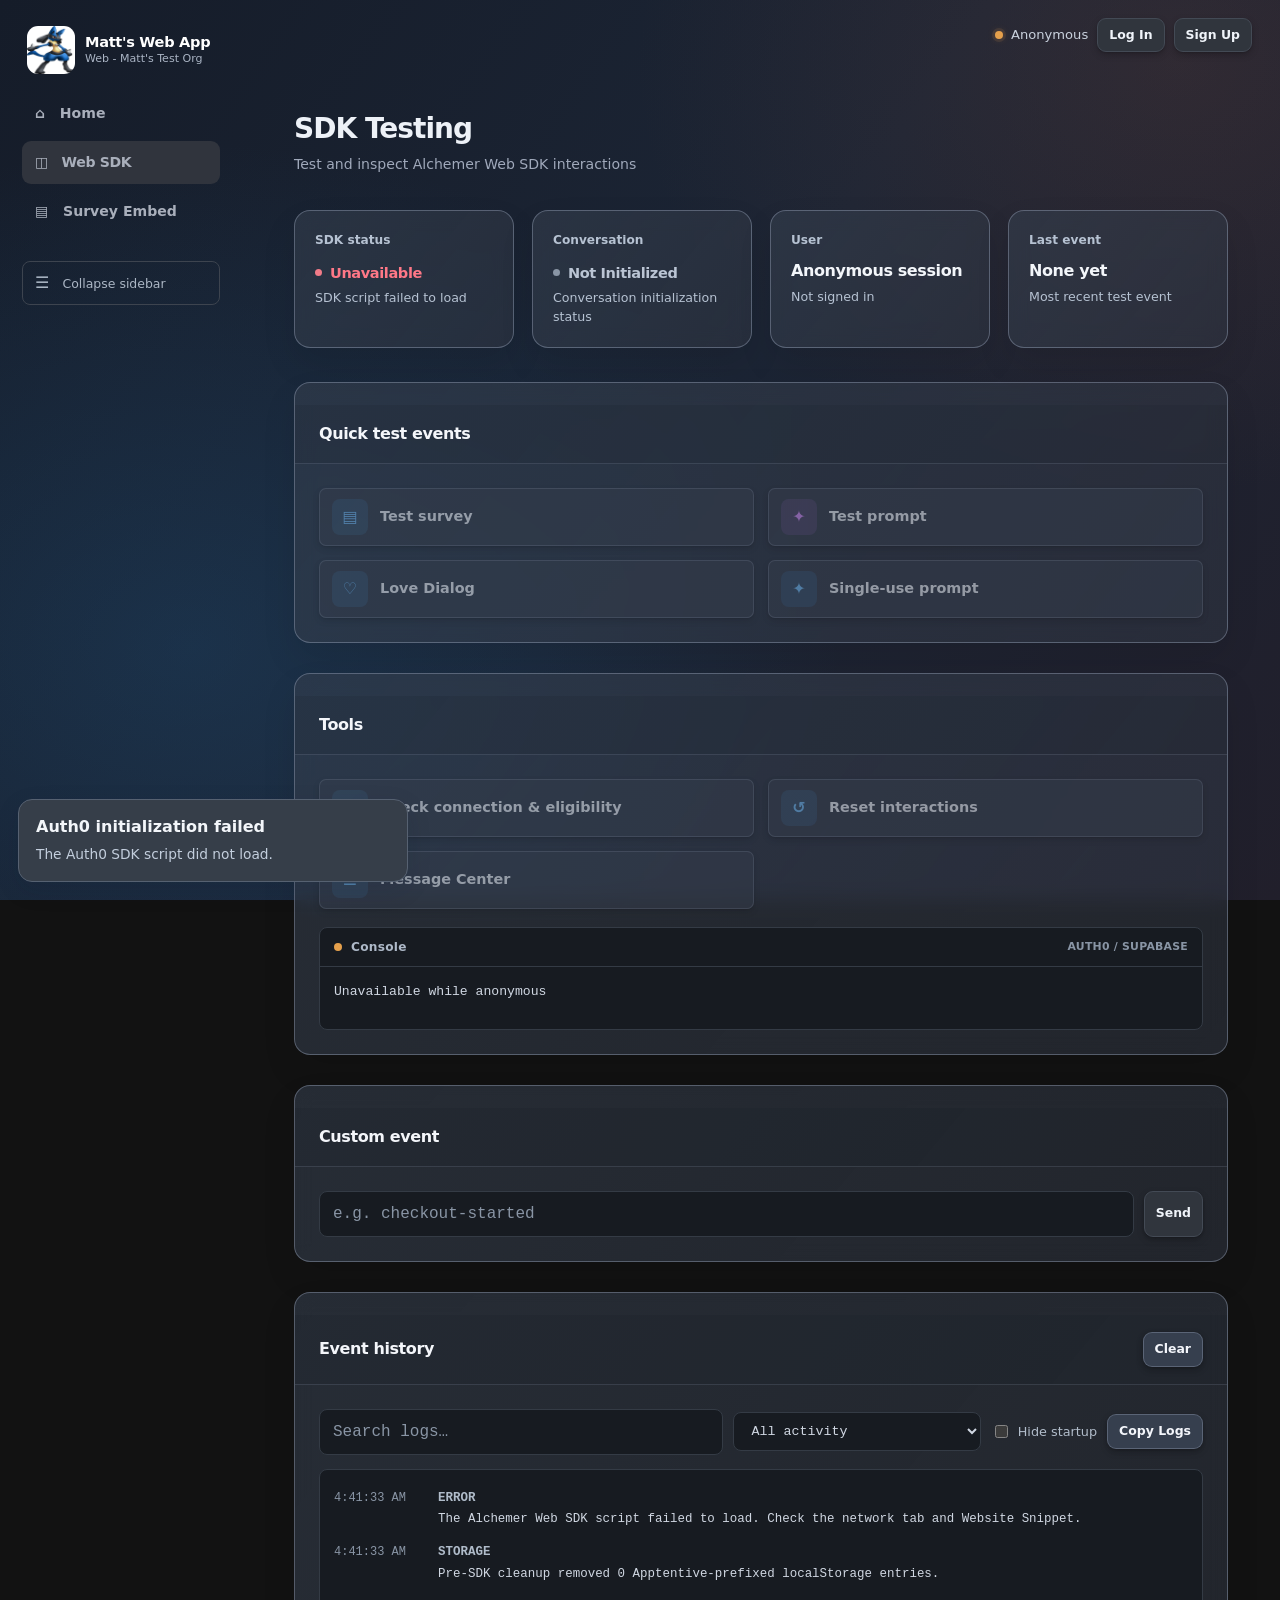
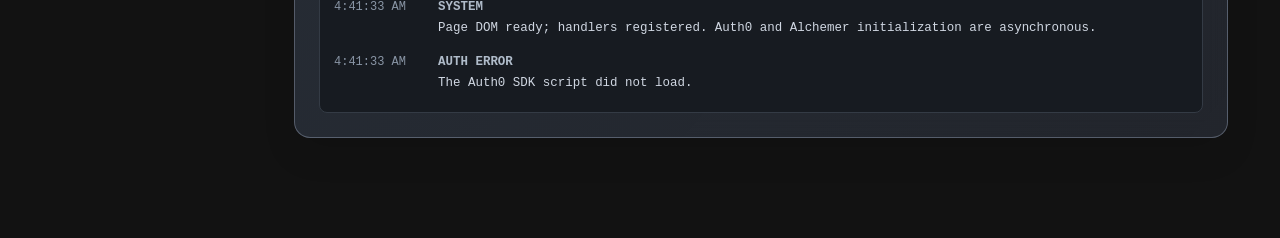
==== commit 51b73d57: "Suppress built-in Love Dialog Thank You TextModal without affecting custom prompts" ====
--- a/sdk-testing.html
+++ b/sdk-testing.html
@@ -8,6 +8,10 @@
     <link rel="icon" href="./logo.ico" sizes="any">
   <link rel="stylesheet" href="./site-base.css?v=20261116-auth-unified">
   <link rel="stylesheet" href="./shared-theme.css?v=20261116-auth-unified">
+  <style>
+    /* Prevent a flash of the built-in Love Dialog Thank You before it is removed. */
+    #apptentive-note-6ad8ec2802189d006e088a43 { display: none !important; }
+  </style>
 
   <script>
     // Testing mode: discard only recognizable Apptentive localStorage entries
@@ -650,6 +654,36 @@
       }
     }
 
+    // The Love Dialog's Yes action automatically displays Alchemer's built-in
+    // Thank You TextModal. Suppress only that known interaction, leaving other
+    // prompts (including LD_follow_up) untouched.
+    function suppressDefaultLoveDialogThankYou() {
+      const thankYouId = "apptentive-note-6ad8ec2802189d006e088a43";
+      const removeThankYou = () => {
+        const note = document.getElementById(thankYouId);
+        if (!note) return;
+        note.remove();
+        if (!document.querySelector("apptentive-note")) {
+          document.body.classList.remove("apptentive-note-scroll-lock");
+        }
+        addHistory("INTERACTION", "Suppressed built-in Love Dialog Thank You; LD_follow_up can display instead.");
+      };
+
+      const observer = new MutationObserver(records => {
+        for (const record of records) {
+          for (const node of record.addedNodes) {
+            if (node.nodeType === 1 &&
+                (node.id === thankYouId || node.querySelector?.("#" + thankYouId))) {
+              removeThankYou();
+              return;
+            }
+          }
+        }
+      });
+      observer.observe(document.body, { childList: true, subtree: true });
+      removeThankYou();
+    }
+
     function sendEvent(eventName, isLoveDialog) {
       if (!state.sdkReady || !state.conversationRequested) {
         addHistory("ERROR", "Cannot send '" + eventName + "' before the anonymous conversation has been requested.");
@@ -688,6 +722,7 @@
     }
 
     document.addEventListener("DOMContentLoaded", () => {
+      suppressDefaultLoveDialogThankYou();
       disableSdkControls();
 
       document.querySelectorAll(".sdk-action").forEach(button => {
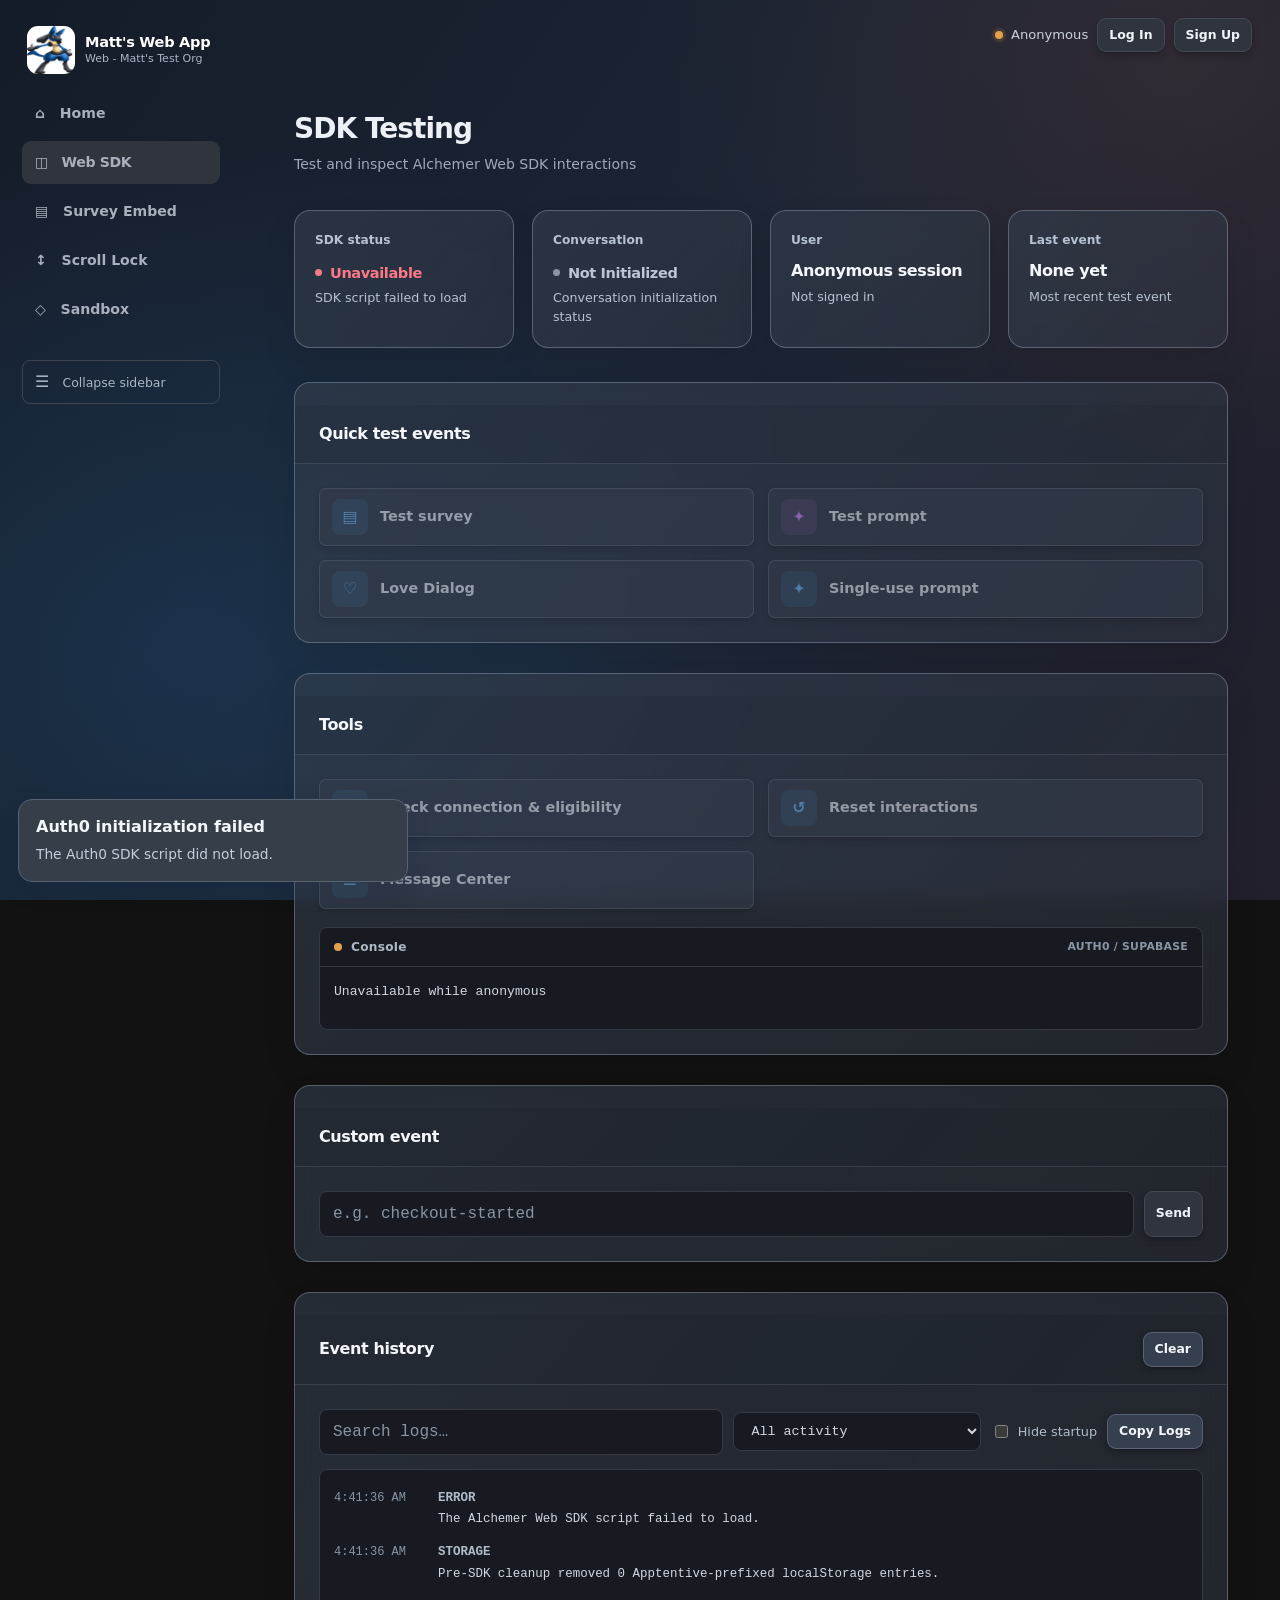
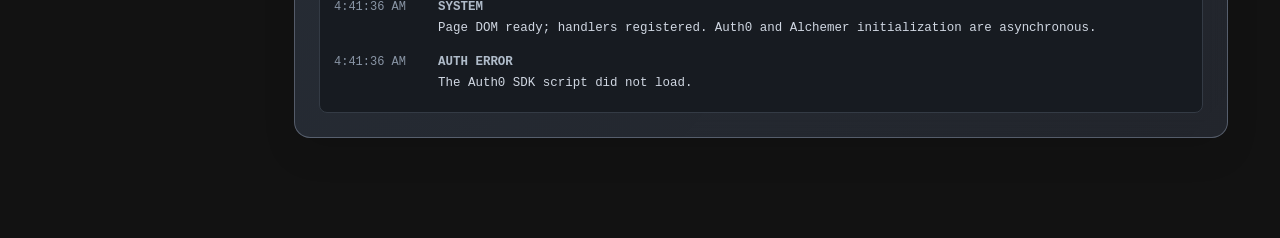
==== commit acdbe64a: "Link Scroll Lock and Sandbox from sdk-testing.html" ====
--- a/sdk-testing.html
+++ b/sdk-testing.html
@@ -7,7 +7,7 @@
   <title>SDK Testing — Matt's Web App</title>
     <link rel="icon" href="./logo.ico" sizes="any">
   <link rel="stylesheet" href="./site-base.css?v=20261116-auth-unified">
-  <link rel="stylesheet" href="./shared-theme.css?v=20261116-auth-unified">
+  <link rel="stylesheet" href="./shared-theme.css?v=20261124-scroll-tests">
   <style>
     /* Prevent a flash of the built-in Love Dialog Thank You before it is removed. */
     #apptentive-note-6ad8ec2802189d006e088a43 { display: none !important; }
@@ -69,6 +69,8 @@
         <a class="top-link" href="index.html">⌂ &nbsp; Home</a>
         <a class="brand-name top-link active-link" href="sdk-testing.html" aria-current="page">◫ &nbsp; Web SDK</a>
         <a class="top-link" href="survey-embed.html">▤ &nbsp; Survey Embed</a>
+        <a class="top-link" href="./scroll-lock.html">↕ &nbsp; Scroll Lock</a>
+        <a class="top-link" href="./sandbox.html">◇ &nbsp; Sandbox</a>
       </nav>
       <button class="sidebar-toggle" id="sidebarToggle" type="button" aria-label="Collapse sidebar" aria-expanded="true" title="Toggle sidebar">☰ <span class="sidebar-toggle-text">Collapse sidebar</span></button>
     </div>
--- a/shared-theme.css
+++ b/shared-theme.css
@@ -283,3 +283,15 @@
   .global-auth .button:not(.event-button) { transition: none; }
   .global-auth .button:not(.event-button):hover { transform: none; }
 }
+
+/* Five-page navigation: keep all tabs accessible on narrow screens. */
+@media (max-width: 900px) {
+  .header-inner .brand {
+    grid-column: 1 / -1;
+    max-width: 100%;
+    overflow-x: auto;
+    scrollbar-width: thin;
+    padding-bottom: 4px;
+  }
+  .header-inner .brand .top-link { flex: 0 0 auto; }
+}
